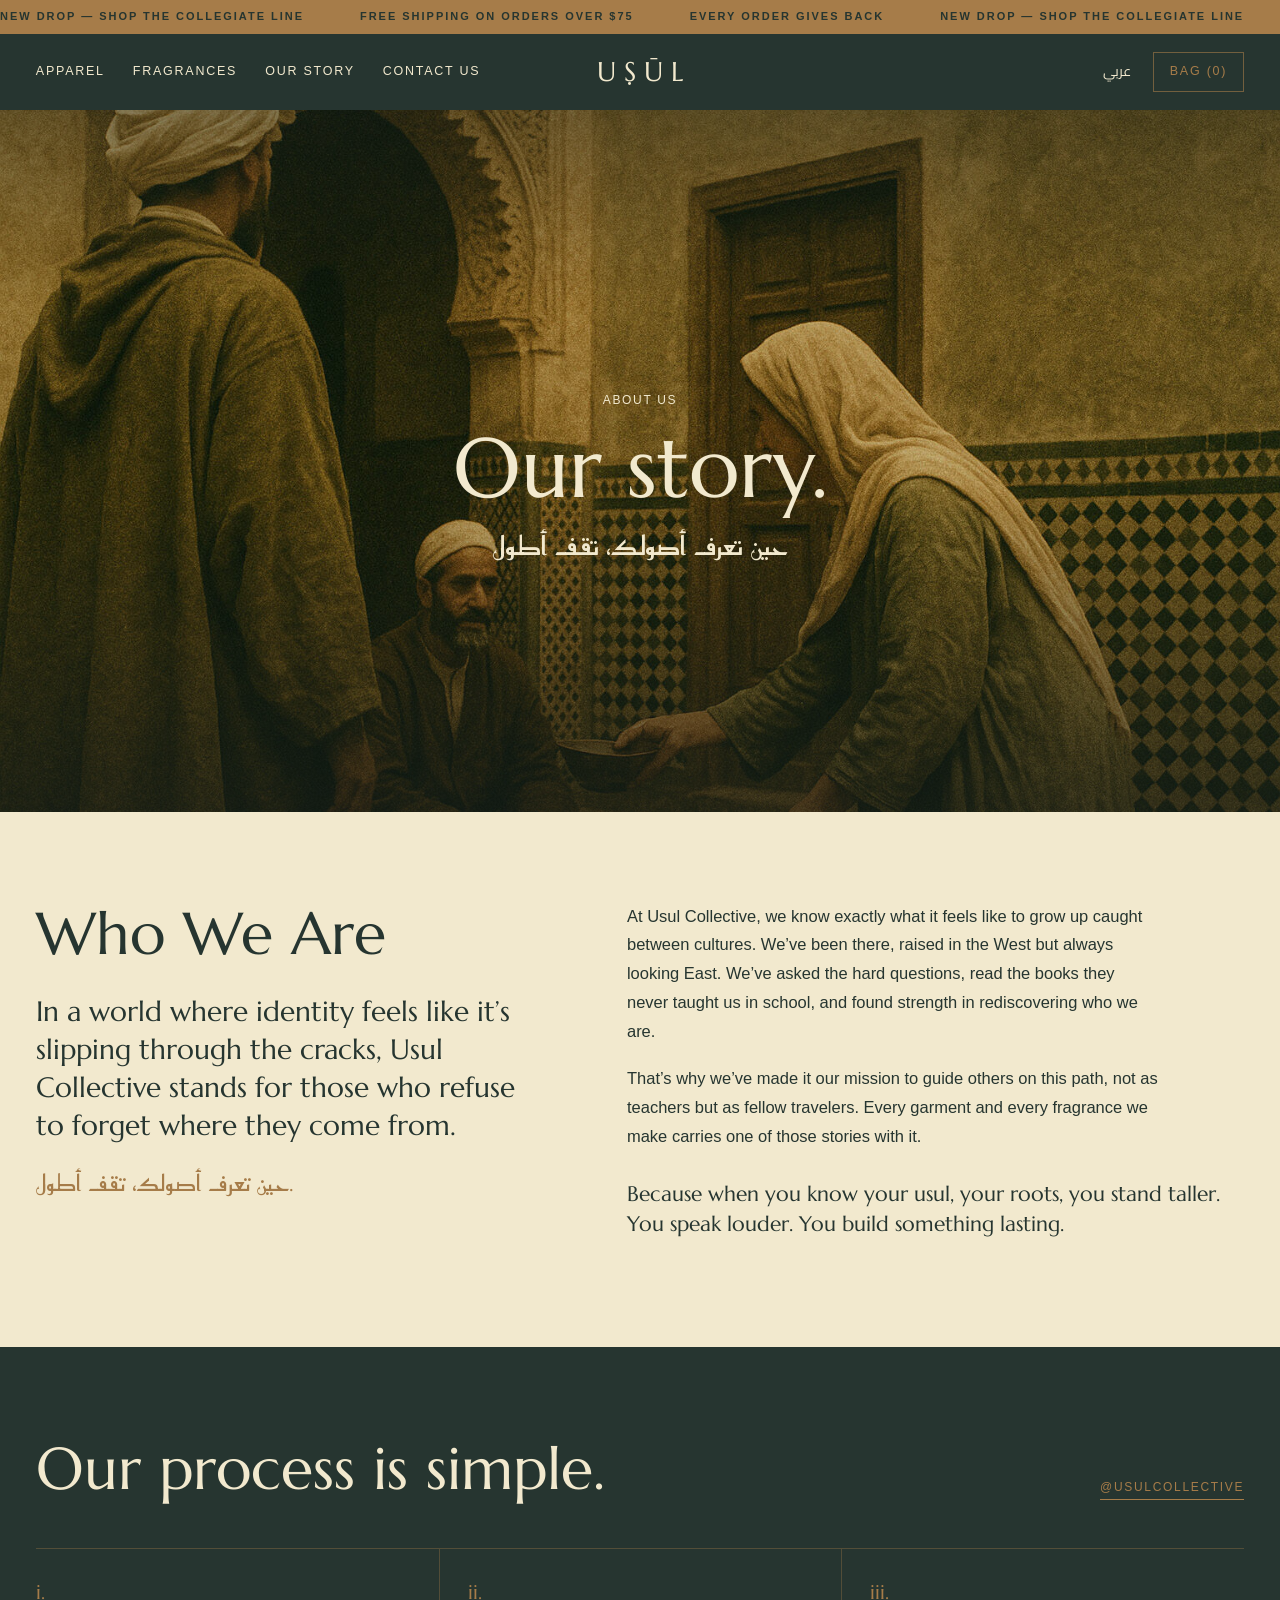
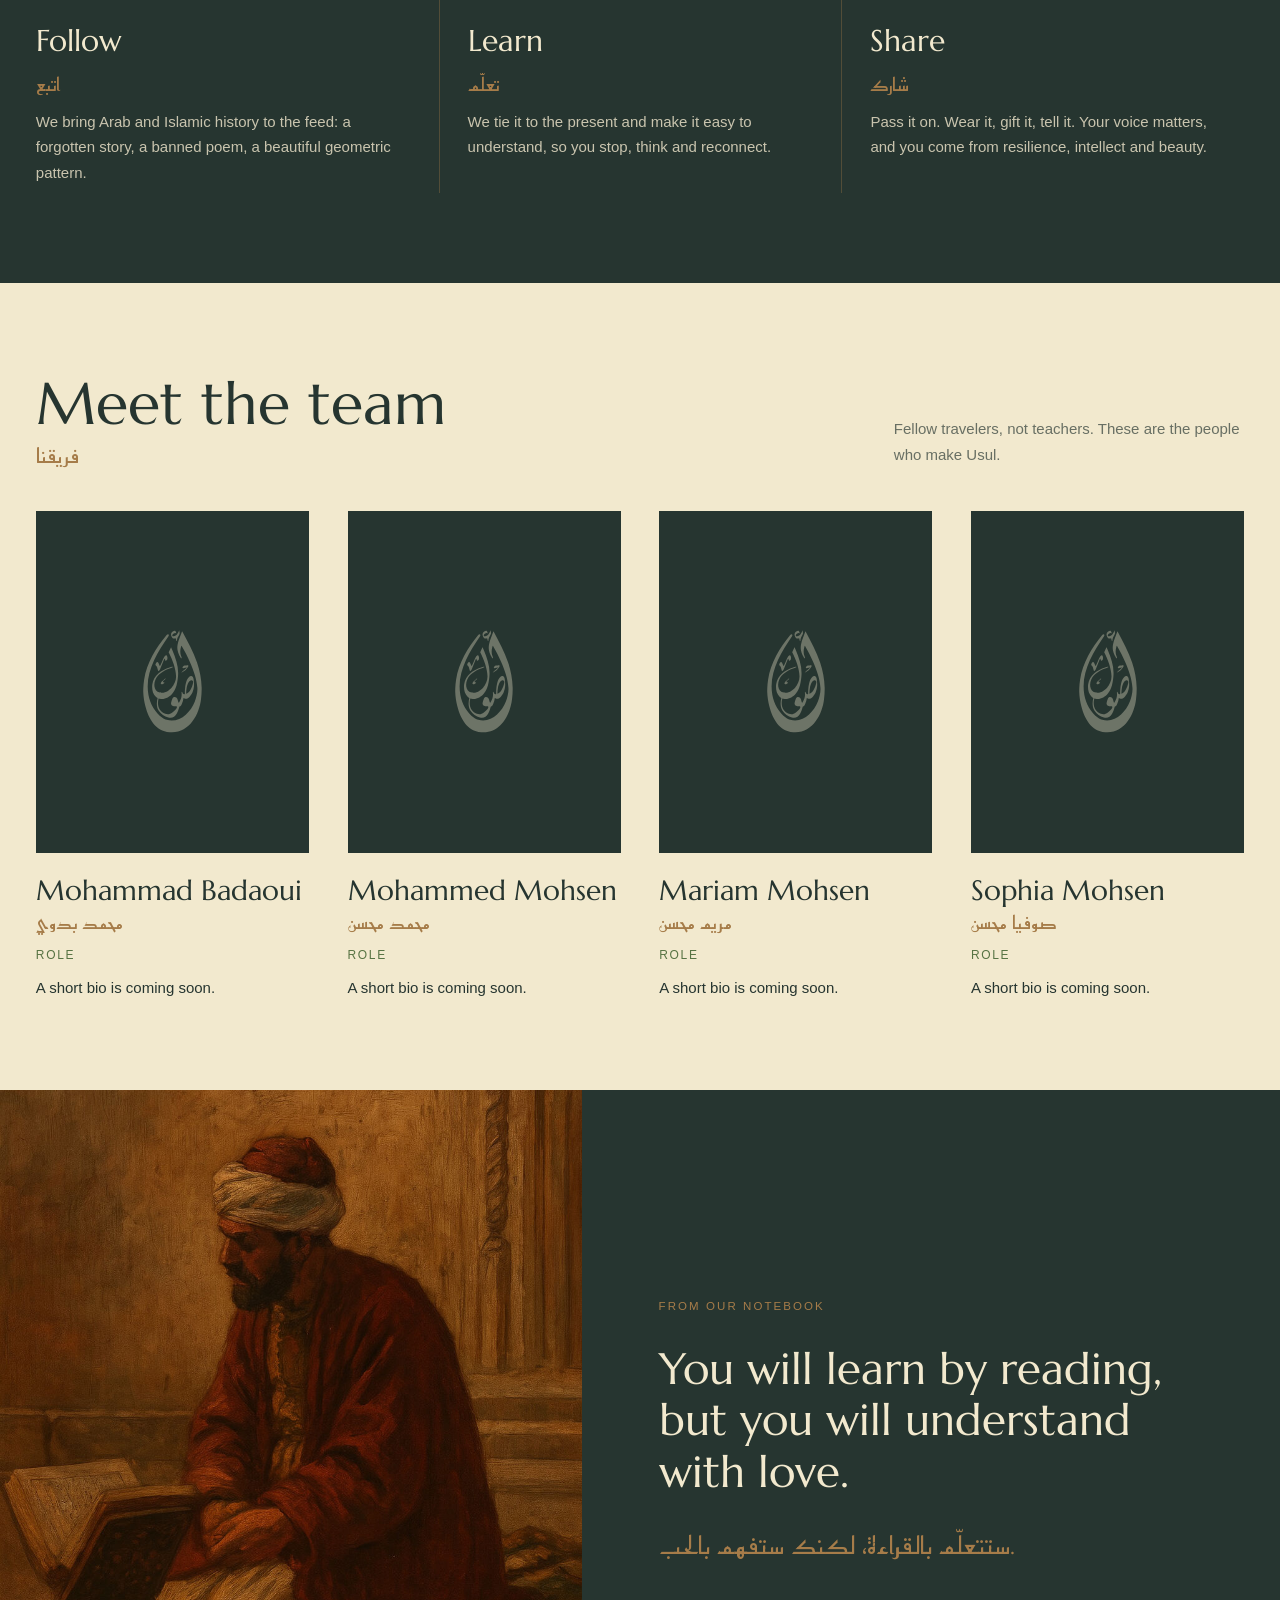
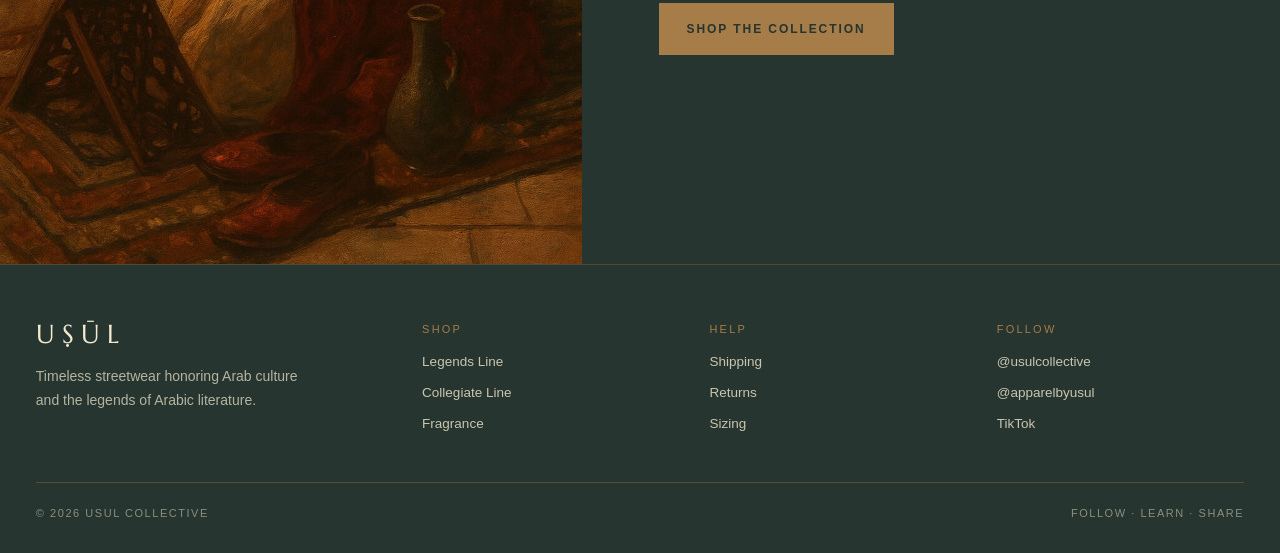
==== about.html @ 730628e0 "About us: correct Arabic spelling of Mohammad Badaoui Co-Authored-By: Claude Opus 5.5 <noreply@anthr" ====
<!doctype html>
<html lang="en" dir="ltr">
<head>
  <meta charset="utf-8">
  <meta name="viewport" content="width=device-width, initial-scale=1">
  <title data-ar="من نحن: قصتنا وفريقنا | أصول">About us: our story and team | UṢŪL</title>
  <meta name="description" content="Why Usul Collective exists and the people behind it: streetwear and fragrance for those raised in the West who refuse to forget where they come from." data-ar-content="لماذا وُجدت مجموعة أصول ومن يقف خلفها: أزياء وعطور لمن نشأوا في الغرب ويرفضون أن ينسوا من أين جاؤوا.">
  <!-- Search: this page in English is /about.html, in Arabic /about.html?lang=ar (same file; js/main.js switches the language).
       The canonical link is written here, not as a plain tag, so each language version names itself. -->
  <script>(function (d) { var ar = /[?&]lang=ar(&|$)/.test(location.search), c = d.createElement('link'); c.rel = 'canonical'; c.setAttribute('data-self', ''); c.href = 'https://shop.usulapparel.com/about.html' + (ar ? '?lang=ar' : ''); d.head.appendChild(c); if (ar) { d.documentElement.lang = 'ar'; d.documentElement.dir = 'rtl'; } })(document);</script>
  <link rel="alternate" hreflang="en" href="https://shop.usulapparel.com/about.html">
  <link rel="alternate" hreflang="ar" href="https://shop.usulapparel.com/about.html?lang=ar">
  <link rel="alternate" hreflang="x-default" href="https://shop.usulapparel.com/about.html">
  <meta property="og:site_name" content="Usul Collective">
  <meta property="og:locale" content="en_US">
  <meta property="og:locale:alternate" content="ar_AR">
  <meta property="og:type" content="website">
  <meta property="og:title" content="About us: our story and team | UṢŪL">
  <meta property="og:description" content="Why Usul Collective exists and the people behind it: streetwear and fragrance for those raised in the West who refuse to forget where they come from.">
  <meta property="og:url" content="https://shop.usulapparel.com/about.html">
  <meta property="og:image" content="https://shop.usulapparel.com/assets/img/olive-harvest.jpg">
  <meta name="twitter:card" content="summary_large_image">
  <meta name="theme-color" content="#263530">
  <link rel="icon" href="assets/favicon.svg" type="image/svg+xml">
  <link rel="stylesheet" href="css/fonts.css">
  <link rel="stylesheet" href="css/styles.css">
  <link rel="stylesheet" href="css/about.css">
</head>
<body>
<div class="announce" role="region" aria-label="Announcements">
  <div class="announce__track">
    <div class="announce__group"><span data-ar="إصدار جديد — تسوّق خط الجامعات">New drop — shop the Collegiate Line</span><span data-ar="شحن مجاني للطلبات فوق ٧٥ دولارًا">Free shipping on orders over $75</span><span data-ar="كل طلب يُسهم في العطاء">Every order gives back</span></div>
    <div class="announce__group" aria-hidden="true"><span data-ar="إصدار جديد — تسوّق خط الجامعات">New drop — shop the Collegiate Line</span><span data-ar="شحن مجاني للطلبات فوق ٧٥ دولارًا">Free shipping on orders over $75</span><span data-ar="كل طلب يُسهم في العطاء">Every order gives back</span></div>
  </div>
</div>

<header class="header" id="top">
  <div class="header__row">
    <nav class="nav caps" aria-label="Primary">
      <a href="index.html#apparel" data-ar="الأزياء">Apparel</a>
      <a href="fragrances-scroll.html" data-ar="العطور">Fragrances</a>
      <a href="about.html" data-ar="قصتنا">Our story</a>
      <a href="#contact" data-ar="تواصل معنا">Contact us</a>
    </nav>
    <button class="menu-toggle" aria-label="Menu" aria-expanded="false" aria-controls="mobile-nav"></button>
    <a class="brand" href="index.html" aria-label="UṢŪL home"><span class="wordmark">U<span class="dot">S</span>ŪL</span></a>
    <div class="utility caps">
      <button class="lang-toggle" type="button" aria-label="Switch to Arabic">عربي</button>
      <a class="bag-btn" href="https://usulapparel.com/cart"><span data-ar="الحقيبة">Bag</span> (<span class="bag-count">0</span>)</a>
    </div>
  </div>
  <nav class="mobile-nav caps" id="mobile-nav" aria-label="Mobile">
    <a href="index.html#apparel"><span>Apparel</span><span class="ar">الأزياء</span></a>
    <a href="fragrances-scroll.html"><span>Fragrances</span><span class="ar">العطور</span></a>
    <a href="about.html"><span>Our story</span><span class="ar">قصتنا</span></a>
    <a href="#contact"><span>Contact us</span><span class="ar">تواصل معنا</span></a>
  </nav>
</header>

<main class="about">
  <section class="hero plate plate--shade about-hero">
    <img src="assets/img/courtyard.jpg" alt="Men in robes and turbans meeting in a tiled courtyard beneath a carved arch" fetchpriority="high">
    <div class="caption">
      <span class="caps" data-ar="من نحن">About us</span>
      <h1 data-ar="قصتنا.">Our story.</h1>
      <span class="hero__ar" lang="ar">حين تعرف أصولك، تقف أطول</span>
    </div>
  </section>

  <section class="panel panel--cream" id="story">
    <div class="who">
      <div class="reveal">
        <h2 data-ar="من نحن">Who We Are</h2>
        <p class="who__lead" data-ar="في عالم تتسرّب فيه الهوية من بين الشقوق، تقف «أصول» مع من يرفضون أن ينسوا من أين جاؤوا.">In a world where identity feels like it’s slipping through the cracks, Usul Collective stands for those who refuse to forget where they come from.</p>
        <p class="who__ar">حين تعرف أصولك، تقف أطول.</p>
      </div>
      <div class="who__body reveal">
        <p data-ar="نشأنا في الغرب، لكن أعيننا كانت دائماً نحو الشرق. طرحنا الأسئلة الصعبة، وقرأنا الكتب التي لم تُدرَّس لنا، ووجدنا القوة في إعادة اكتشاف أنفسنا.">At Usul Collective, we know exactly what it feels like to grow up caught between cultures. We’ve been there, raised in the West but always looking East. We’ve asked the hard questions, read the books they never taught us in school, and found strength in rediscovering who we are.</p>
        <p data-ar="لهذا جعلنا مهمتنا أن نرافق الآخرين في هذا الطريق، لا كمعلّمين بل كرفاق سفر. وكل قطعة وكل عطر نصنعه يحمل قصة من هذا التاريخ.">That’s why we’ve made it our mission to guide others on this path, not as teachers but as fellow travelers. Every garment and every fragrance we make carries one of those stories with it.</p>
        <p class="closing" data-ar="لأنك حين تعرف أصولك، جذورك، تقف أطول. تتكلم بصوت أعلى. تبني شيئاً يدوم.">Because when you know your usul, your roots, you stand taller. You speak louder. You build something lasting.</p>
      </div>
    </div>
  </section>

  <section class="panel panel--pine" aria-labelledby="process-title">
    <div class="process__head reveal">
      <h2 id="process-title" data-ar="طريقتنا بسيطة.">Our process is simple.</h2>
      <a class="link" href="https://www.instagram.com/usulcollective/" rel="noopener" dir="ltr">@usulcollective</a>
    </div>
    <div class="steps">
      <div class="step reveal"><span class="step__num">i.</span><h3>Follow <span class="ar">اتبع</span></h3><p data-ar="ننقل التاريخ العربي والإسلامي إلى صفحاتكم: قصة منسية، أو قصيدة محظورة، أو نقش هندسي جميل.">We bring Arab and Islamic history to the feed: a forgotten story, a banned poem, a beautiful geometric pattern.</p></div>
      <div class="step reveal"><span class="step__num">ii.</span><h3>Learn <span class="ar">تعلّم</span></h3><p data-ar="نربطه بالحاضر ونجعله سهل الفهم، لتتوقف وتفكّر وتعود إلى جذورك.">We tie it to the present and make it easy to understand, so you stop, think and reconnect.</p></div>
      <div class="step reveal"><span class="step__num">iii.</span><h3>Share <span class="ar">شارك</span></h3><p data-ar="انقلها لغيرك. البسها، أهدِها، احكِها. صوتك مهم، فأنت من أهل الصمود والفكر والجمال.">Pass it on. Wear it, gift it, tell it. Your voice matters, and you come from resilience, intellect and beauty.</p></div>
    </div>
  </section>

  <section class="panel panel--cream team" id="team" aria-labelledby="team-title">
    <div class="team__head reveal">
      <h2 id="team-title" data-ar="فريقنا">Meet the team <span class="ar">فريقنا</span></h2>
      <p class="muted" data-ar="رفاق سفر، لا معلّمون. هؤلاء هم من يصنعون «أصول».">Fellow travelers, not teachers. These are the people who make Usul.</p>
    </div>
    <!-- TEAM: one <article> per person. Put the photo in assets/img/team/ (portrait, about 4:5) and
         replace the placeholder plate with <div class="plate"><img src="assets/img/team/NAME.jpg" alt="NAME"></div>. -->
    <div class="team__grid">
      <article class="member reveal">
        <div class="plate member__photo member__photo--empty"><img src="assets/logo-mark.svg" alt=""></div>
        <h3 class="member__name">Mohammad Badaoui <span class="ar">محمد بدوي</span></h3>
        <p class="member__role caps" data-ar="الدور">Role</p>
        <p class="member__bio" data-ar="نبذة قصيرة قادمة قريباً.">A short bio is coming soon.</p>
      </article>
      <article class="member reveal">
        <div class="plate member__photo member__photo--empty"><img src="assets/logo-mark.svg" alt=""></div>
        <h3 class="member__name">Mohammed Mohsen <span class="ar">محمد محسن</span></h3>
        <p class="member__role caps" data-ar="الدور">Role</p>
        <p class="member__bio" data-ar="نبذة قصيرة قادمة قريباً.">A short bio is coming soon.</p>
      </article>
      <article class="member reveal">
        <div class="plate member__photo member__photo--empty"><img src="assets/logo-mark.svg" alt=""></div>
        <h3 class="member__name">Mariam Mohsen <span class="ar">مريم محسن</span></h3>
        <p class="member__role caps" data-ar="الدور">Role</p>
        <p class="member__bio" data-ar="نبذة قصيرة قادمة قريباً.">A short bio is coming soon.</p>
      </article>
      <article class="member reveal">
        <div class="plate member__photo member__photo--empty"><img src="assets/logo-mark.svg" alt=""></div>
        <h3 class="member__name">Sophia Mohsen <span class="ar">صوفيا محسن</span></h3>
        <p class="member__role caps" data-ar="الدور">Role</p>
        <p class="member__bio" data-ar="نبذة قصيرة قادمة قريباً.">A short bio is coming soon.</p>
      </article>
    </div>
  </section>

  <section class="quote" aria-label="Quote">
    <div class="plate"><img src="assets/img/scholar.jpg" alt="Painting of a scholar in a red robe reading from a book on a carved wooden stand" loading="lazy"></div>
    <div class="quote__text reveal">
      <span class="eyebrow" style="color:var(--clay);margin-bottom:28px" data-ar="من دفترنا">From our notebook</span>
      <blockquote data-ar="ستتعلّم بالقراءة، لكنك ستفهم بالحب.">You will learn by reading, but you will understand with love.</blockquote>
      <p class="quote__ar">ستتعلّم بالقراءة، لكنك ستفهم بالحب.</p>
      <div><a class="btn btn--clay" href="shop.html" data-ar="تسوّق المجموعة">Shop the collection</a></div>
    </div>
  </section>
</main>

<footer class="footer" id="contact">
  <div class="footer__grid">
    <div class="footer__brand">
      <a class="brand" href="index.html" aria-label="UṢŪL home"><span class="wordmark">U<span class="dot">S</span>ŪL</span></a>
      <p data-ar="أزياء خالدة تكرّم الثقافة العربية وأعلام الأدب العربي.">Timeless streetwear honoring Arab culture and the legends of Arabic literature.</p>
    </div>
    <div><h4 class="caps" data-ar="تسوّق">Shop</h4><ul><li><a href="index.html#apparel" data-ar="خط الأعلام">Legends Line</a></li><li><a href="index.html#apparel" data-ar="خط الجامعات">Collegiate Line</a></li><li><a href="fragrances-scroll.html" data-ar="العطور">Fragrance</a></li></ul></div>
    <div><h4 class="caps" data-ar="المساعدة">Help</h4><ul><li><a href="https://usulapparel.com/policies/shipping-policy" data-ar="الشحن">Shipping</a></li><li><a href="https://usulapparel.com/policies/refund-policy" data-ar="الإرجاع">Returns</a></li><li><a href="product.html#specs" data-ar="المقاسات">Sizing</a></li></ul></div>
    <div><h4 class="caps" data-ar="تابعنا">Follow</h4><ul><li><a href="https://www.instagram.com/usulcollective/" rel="noopener" dir="ltr">@usulcollective</a></li><li><a href="https://www.instagram.com/apparelbyusul/" rel="noopener" dir="ltr">@apparelbyusul</a></li><li><a href="https://www.tiktok.com/@usul.collective" rel="noopener" data-ar="تيك توك">TikTok</a></li></ul></div>
  </div>
  <div class="footer__base caps micro"><span data-ar="© ٢٠٢٦ مجموعة أصول">© 2026 Usul Collective</span><span data-ar="اتبع · تعلّم · شارك">Follow · Learn · Share</span></div>
</footer>

<div class="toast caps" role="status" aria-live="polite"></div>
<script src="js/main.js"></script>
</body>
</html>
---- css/fonts.css ----
/* Self-hosted Google Fonts (SIL Open Font License): Marcellus, Reem Kufi, Cairo.
   Marcellus comes in one weight (400). Reem Kufi and Cairo are variable fonts, so one file covers every weight.
   Cairo is the Arabic text face (the owner's pick in place of the brand guide's Snaga Arabic, an Adobe Font). */
/* latin-ext */
@font-face {
  font-family: 'Marcellus';
  font-style: normal;
  font-weight: 400;
  font-display: swap;
  src: url(../fonts/Marcellus-normal-latin-ext.woff2) format('woff2');
  unicode-range: U+0100-02BA, U+02BD-02C5, U+02C7-02CC, U+02CE-02D7, U+02DD-02FF, U+0304, U+0308, U+0329, U+1D00-1DBF, U+1E00-1E9F, U+1EF2-1EFF, U+2020, U+20A0-20AB, U+20AD-20C4, U+2113, U+2C60-2C7F, U+A720-A7FF;
}
/* latin */
@font-face {
  font-family: 'Marcellus';
  font-style: normal;
  font-weight: 400;
  font-display: swap;
  src: url(../fonts/Marcellus-normal-latin.woff2) format('woff2');
  unicode-range: U+0000-00FF, U+0131, U+0152-0153, U+02BB-02BC, U+02C6, U+02DA, U+02DC, U+0304, U+0308, U+0329, U+2000-206F, U+20AC, U+2122, U+2191, U+2193, U+2212, U+2215, U+FEFF, U+FFFD;
}
/* arabic */
@font-face {
  font-family: 'Reem Kufi';
  font-style: normal;
  font-weight: 400 700;
  font-display: swap;
  src: url(../fonts/ReemKufi-normal-arabic.woff2) format('woff2');
  unicode-range: U+0600-06FF, U+0750-077F, U+0870-0891, U+0897-08E1, U+08E3-08FF, U+200C-200E, U+2010-2011, U+204F, U+2E41, U+FB50-FDFF, U+FE70-FE74, U+FE76-FEFC, U+102E0-102FB, U+10E60-10E7E, U+10EC2-10EC7, U+10EC9-10EEE, U+10EF0-10EFF, U+1EE00-1EE03, U+1EE05-1EE1F, U+1EE21-1EE22, U+1EE24, U+1EE27, U+1EE29-1EE32, U+1EE34-1EE37, U+1EE39, U+1EE3B, U+1EE42, U+1EE47, U+1EE49, U+1EE4B, U+1EE4D-1EE4F, U+1EE51-1EE52, U+1EE54, U+1EE57, U+1EE59, U+1EE5B, U+1EE5D, U+1EE5F, U+1EE61-1EE62, U+1EE64, U+1EE67-1EE6A, U+1EE6C-1EE72, U+1EE74-1EE77, U+1EE79-1EE7C, U+1EE7E, U+1EE80-1EE89, U+1EE8B-1EE9B, U+1EEA1-1EEA3, U+1EEA5-1EEA9, U+1EEAB-1EEBB, U+1EEF0-1EEF1;
}
/* arabic */
@font-face {
  font-family: 'Cairo';
  font-style: normal;
  font-weight: 200 1000;
  font-display: swap;
  src: url(../fonts/Cairo-normal-arabic.woff2) format('woff2');
  unicode-range: U+0600-06FF, U+0750-077F, U+0870-0891, U+0897-08E1, U+08E3-08FF, U+200C-200E, U+2010-2011, U+204F, U+2E41, U+FB50-FDFF, U+FE70-FE74, U+FE76-FEFC, U+102E0-102FB, U+10E60-10E7E, U+10EC2-10EC7, U+10EC9-10EEE, U+10EF0-10EFF, U+1EE00-1EE03, U+1EE05-1EE1F, U+1EE21-1EE22, U+1EE24, U+1EE27, U+1EE29-1EE32, U+1EE34-1EE37, U+1EE39, U+1EE3B, U+1EE42, U+1EE47, U+1EE49, U+1EE4B, U+1EE4D-1EE4F, U+1EE51-1EE52, U+1EE54, U+1EE57, U+1EE59, U+1EE5B, U+1EE5D, U+1EE5F, U+1EE61-1EE62, U+1EE64, U+1EE67-1EE6A, U+1EE6C-1EE72, U+1EE74-1EE77, U+1EE79-1EE7C, U+1EE7E, U+1EE80-1EE89, U+1EE8B-1EE9B, U+1EEA1-1EEA3, U+1EEA5-1EEA9, U+1EEAB-1EEBB, U+1EEF0-1EEF1;
}
---- css/styles.css ----
/* ==========================================================================
   UṢŪL — Usul Collective
   Brand colours come from the Usul Brand Guide (Usul_Rebrand.pdf). Type,
   square edges, the clay announcement bar, the pine header and the product
   page layout follow the owner's Ṣumūd product design (see README).
   ========================================================================== */

:root {
  /* Brand Guide colours */
  --pine: #263530;    /* deep green — primary dark */
  --olive: #577343;   /* mid green */
  --leaf: #688C4F;    /* light green */
  --cream: #F2E9CE;   /* cream */
  --clay: #A67C49;    /* warm brown */
  --sand: #e2d9bd;    /* cream one step darker, behind product photos */

  --ink: var(--pine);
  --muted: rgba(38, 53, 48, .68);       /* secondary text on cream */
  --muted-on-pine: rgba(242, 233, 206, .62);
  --rule: rgba(38, 53, 48, .16);        /* hairlines on cream */
  --rule-on-pine: rgba(166, 124, 73, .35);

  /* Helvetica for Latin text (Brand Guide) and Cairo for Arabic text (the owner's pick in place of Snaga Arabic);
     Marcellus, Roman inscriptional capitals with the same even stroke as Reem Kufi, for headings and the wordmark;
     Reem Kufi for Arabic display lines. */
  --sans: "Helvetica Neue", Helvetica, Arial, sans-serif;
  --display: "Marcellus", "Trajan Pro", "Cormorant Garamond", Georgia, serif;
  --arabic: "Cairo", var(--sans);            /* Cairo covers Arabic only, so Latin inside Arabic text falls to Helvetica */
  --kufi: "Reem Kufi", "Marcellus", var(--arabic); /* Latin words in Arabic-mode headings (ṢUMŪD) stay in Marcellus */

  --gutter: clamp(18px, 2.8vw, 40px);
  --gap: clamp(14px, 1.6vw, 22px);
  --section: clamp(56px, 6vw, 80px);
}

*, *::before, *::after { box-sizing: border-box; }
html { -webkit-text-size-adjust: 100%; scroll-behavior: smooth; }
body {
  margin: 0;
  background: var(--cream);
  color: var(--ink);
  font-family: var(--sans);
  font-size: 15px;
  line-height: 1.55;
  -webkit-font-smoothing: antialiased;
  overflow-x: hidden;
}
img, svg { display: block; max-width: 100%; }
a { color: inherit; text-decoration: none; }
button { font: inherit; color: inherit; background: none; border: 0; padding: 0; cursor: pointer; }
:focus-visible { outline: 2px solid var(--clay); outline-offset: 3px; }
[hidden] { display: none !important; }
.visually-hidden { position: absolute !important; width: 1px; height: 1px; overflow: hidden; clip: rect(0 0 0 0); white-space: nowrap; }
.ar { font-family: var(--kufi); direction: rtl; unicode-bidi: isolate; letter-spacing: 0 !important; text-transform: none !important; }
h1, h2, h3 { text-wrap: balance; }

/* ---------- Type primitives ---------- */
.caps { font-size: 12px; letter-spacing: .14em; text-transform: uppercase; }
.micro { font-size: 11px; }
.muted { color: var(--muted); }
.display { font-family: var(--display); font-weight: 400; }
.eyebrow { font-size: 11.5px; letter-spacing: .18em; text-transform: uppercase; }

.link {
  display: inline-block; font-size: 12px; letter-spacing: .14em; text-transform: uppercase;
  padding-bottom: 3px; border-bottom: 1px solid currentColor; transition: color .2s, opacity .2s;
}
.link:hover { opacity: .65; }

/* The UṢŪL wordmark */
.brand { display: inline-flex; align-items: center; line-height: 1; }
.wordmark { font-family: var(--display); font-weight: 400; font-size: 27px; letter-spacing: .3em; margin-inline-end: -.3em; }
/* Marcellus has no Ṣ, so the dotted S in UṢŪL and ṢUMŪD is a plain S with the dot drawn beneath it.
   The span stays inline (not inline-block) so the letter keeps its place in the word when the page is RTL. */
.dot { position: relative; }
.dot::after { content: ""; position: absolute; left: 50%; bottom: .115em; width: .11em; height: .11em; margin-left: -.055em; border-radius: 50%; background: currentColor; }
.wordmark .dot::after { margin-left: -.205em; } /* half the wordmark's .3em tracking, so the dot centres under the S */
.brand__mark { fill: currentColor; }

/* ---------- Announcement (scrolling) ---------- */
.announce { overflow: hidden; background: var(--clay); color: var(--pine); height: 34px; display: flex; align-items: center; font-size: 11px; font-weight: 700; letter-spacing: .18em; text-transform: uppercase; }
.announce__track { display: flex; width: max-content; animation: usul-marquee 34s linear infinite; }
.announce__group { display: flex; flex: none; gap: 56px; padding-inline-end: 56px; white-space: nowrap; }
@keyframes usul-marquee { from { transform: translateX(0); } to { transform: translateX(-50%); } }
[dir="rtl"] .announce__track { animation-name: usul-marquee-rtl; }
@keyframes usul-marquee-rtl { from { transform: translateX(0); } to { transform: translateX(50%); } }

/* ---------- Header ---------- */
.header { position: sticky; top: 0; z-index: 30; background: var(--pine); color: var(--cream); }
.header__row { display: grid; grid-template-columns: 1fr auto 1fr; align-items: center; gap: 24px; min-height: 76px; padding: 0 var(--gutter); }
.header .brand { justify-self: center; }
.nav, .utility { display: flex; align-items: center; gap: 28px; font-size: 12.5px; }
.utility { justify-content: flex-end; gap: 22px; }
.nav a, .utility a, .utility button { transition: color .2s; }
.nav a:hover, .utility a:hover, .utility button:hover { color: var(--clay); }
.bag-btn { border: 1px solid rgba(166, 124, 73, .6); color: var(--clay); padding: 9px 16px; white-space: nowrap; }
.utility .bag-btn:hover { background: var(--clay); color: var(--pine); }
.lang-toggle { font-family: var(--arabic); font-size: 14px; letter-spacing: 0; text-transform: none; }

.menu-toggle { display: none; width: 24px; height: 14px; position: relative; }
.menu-toggle::before, .menu-toggle::after { content: ""; position: absolute; inset-inline: 0; height: 1.5px; background: currentColor; transition: transform .3s; }
.menu-toggle::before { top: 2px; } .menu-toggle::after { bottom: 2px; }
.menu-open .menu-toggle::before { transform: translateY(4px) rotate(45deg); }
.menu-open .menu-toggle::after { transform: translateY(-4px) rotate(-45deg); }
.mobile-nav { display: none; background: var(--pine); color: var(--cream); padding: 4px var(--gutter) 28px; border-top: 1px solid var(--rule-on-pine); }
.mobile-nav a { display: flex; justify-content: space-between; align-items: baseline; padding: 16px 0; border-bottom: 1px solid var(--rule-on-pine); }
.mobile-nav a .ar { font-size: 16px; color: var(--clay); }
.menu-open .mobile-nav { display: block; }

/* ---------- Image plates ---------- */
.plate { position: relative; overflow: hidden; background: var(--sand); color: var(--cream); }
.plate > img, .plate > svg.art { position: absolute; inset: 0; width: 100%; height: 100%; object-fit: cover; }
/* Drawn stand-ins are grey; tone them to sit with the photography */
.plate > svg.art { filter: sepia(.75) saturate(1.05) brightness(.97); }
.plate--light > svg.art { filter: sepia(.4) saturate(.9); }
.plate--shade::after { /* soft vignette so cream type holds on imagery */
  content: ""; position: absolute; inset: 0; pointer-events: none; z-index: 1;
  background: linear-gradient(180deg, rgba(20, 28, 25, .35) 0%, rgba(20, 28, 25, 0) 28%, rgba(20, 28, 25, 0) 55%, rgba(20, 28, 25, .6) 100%);
}
.img-zoom, .art { transition: transform 1.6s cubic-bezier(.2, .7, .2, 1); }
a:hover :is(.img-zoom, .art) { transform: scale(1.03); }

.caption { position: absolute; z-index: 2; left: 0; right: 0; bottom: clamp(28px, 5vh, 56px); display: flex; flex-direction: column; align-items: center; gap: 12px; text-align: center; padding: 0 var(--gutter); }
.caption h2, .caption h3 { margin: 0; font-family: var(--display); font-weight: 400; font-size: clamp(30px, 3vw, 44px); line-height: 1.12; }

/* ---------- Hero ---------- */
.hero { height: calc(100vh - 110px); min-height: 560px; }
.hero > img { object-position: 62% 50%; }
.hero .caption { top: 50%; bottom: auto; transform: translateY(-40%); gap: 18px; }
.hero h1 { margin: 0; font-family: var(--display); font-weight: 400; font-size: clamp(44px, 6.6vw, 104px); line-height: 1.06; color: var(--cream); }
.hero__ar { font-family: var(--kufi); font-size: clamp(20px, 2vw, 28px); color: var(--cream); }
.hero__ctas { display: flex; gap: 14px; flex-wrap: wrap; justify-content: center; margin-top: 10px; }

/* Buttons */
.btn { display: inline-flex; align-items: center; justify-content: center; gap: 8px; min-height: 52px; padding: 0 28px; font-size: 12px; font-weight: 700; letter-spacing: .16em; text-transform: uppercase; transition: background .2s, color .2s, border-color .2s; }
.btn--clay { background: var(--clay); color: var(--pine); }
.btn--clay:hover { background: var(--cream); }
.btn--ghost { border: 1px solid rgba(242, 233, 206, .7); color: var(--cream); }
.btn--ghost:hover { background: var(--cream); color: var(--pine); }
.btn--pine { background: var(--pine); color: var(--cream); }
.btn--pine:hover { background: var(--olive); }
.btn--outline { border: 1px solid var(--pine); color: var(--pine); }
.btn--outline:hover { background: var(--pine); color: var(--cream); }

/* ---------- Full-bleed panels ---------- */
.panel { padding: clamp(56px, 7vw, 104px) var(--gutter); }
.panel--cream { background: var(--cream); color: var(--pine); }
.panel--pine { background: var(--pine); color: var(--cream); }
.panel--olive { background: var(--olive); color: var(--cream); }
.panel h2 { font-family: var(--display); font-weight: 400; font-size: clamp(38px, 4.6vw, 64px); line-height: 1.08; margin: 0 0 28px; }

/* Who We Are */
.who { display: grid; grid-template-columns: minmax(0, 5fr) minmax(0, 6fr); gap: clamp(32px, 6vw, 96px); align-items: start; }
.who__lead { font-family: var(--display); font-weight: 400; font-size: clamp(22px, 2.2vw, 30px); line-height: 1.35; margin: 0; }
.who__body p { font-size: 16.5px; line-height: 1.75; margin: 0 0 18px; max-width: 58ch; }
.who__body .closing { font-family: var(--display); font-size: 21px; line-height: 1.45; margin-top: 28px; }
.who__ar { font-family: var(--kufi); font-size: 22px; color: var(--clay); margin: 22px 0 0; }

/* Follow. Learn. Share. */
.process__head { display: flex; justify-content: space-between; align-items: end; gap: 24px; flex-wrap: wrap; margin-bottom: 48px; }
.process__head h2 { margin: 0; }
.process__head .link { color: var(--clay); }
.steps { display: grid; grid-template-columns: repeat(3, 1fr); border-top: 1px solid var(--rule-on-pine); }
.step { padding: 28px 28px 8px 0; }
.step + .step { padding-inline-start: 28px; border-inline-start: 1px solid var(--rule-on-pine); }
.step__num { font-family: var(--display); color: var(--clay); font-size: 20px; }
.step h3 { font-family: var(--display); font-weight: 400; font-size: 30px; margin: 10px 0 10px; }
.step h3 .ar { display: block; font-size: 18px; color: var(--clay); margin-top: 6px; }
html[dir="ltr"] .step h3 .ar { text-align: left; }
.step p { margin: 0; color: rgba(242, 233, 206, .8); line-height: 1.7; }

/* ---------- Two houses ---------- */
/* Intro band: a cream pause between the hero and the two houses */
.intro { background: var(--cream); border-bottom: 1px solid var(--rule); padding: 64px var(--gutter); text-align: center; }
.intro .eyebrow { color: var(--clay); margin: 0 0 16px; }
.intro__line { font-family: var(--display); font-weight: 400; font-size: clamp(22px, 2.4vw, 34px); line-height: 1.3; max-width: 26em; margin: 0 auto; text-wrap: balance; }
.intro__ar { display: block; font-family: var(--kufi); font-size: 20px; color: var(--clay); margin-top: 14px; }
[dir="rtl"] .intro__ar { display: none; }
.houses { display: grid; grid-template-columns: 1fr 1fr; }
.houses .plate { aspect-ratio: 4 / 5; max-height: 92vh; width: 100%; }

/* ---------- Section header & product tiles ---------- */
.section-head { display: flex; justify-content: space-between; align-items: baseline; gap: 16px; padding: var(--section) var(--gutter) 30px; }
.section-head h2 { margin: 0; font-family: var(--display); font-weight: 400; font-size: clamp(32px, 3vw, 42px); line-height: 1.05; }
.section-head h2 .ar { display: block; font-size: 18px; color: var(--clay); margin-top: 8px; }
html[dir="ltr"] .section-head h2 .ar { text-align: left; }
.section-head .link { color: var(--olive); }
.tabs { display: flex; gap: 28px; }
.tabs button { color: var(--muted); padding-bottom: 3px; border-bottom: 1px solid transparent; transition: color .2s; }
.tabs button[aria-selected="true"] { color: var(--pine); border-color: var(--clay); }

.section-head__note { color: var(--clay); margin: 10px 0 0; }
.products { display: grid; grid-template-columns: repeat(4, minmax(0, 1fr)); gap: var(--gap); padding: 0 var(--gutter) var(--section); }
.products--3 { grid-template-columns: repeat(3, minmax(0, 1fr)); }
.products--tight { padding-bottom: 44px; }
/* Customer quotes under the top sellers */
.testimonials { margin: 0 var(--gutter); padding: 40px 0 var(--section); border-top: 1px solid var(--rule); }
.testimonials .eyebrow { color: var(--clay); margin: 0 0 22px; }
.tile { display: block; color: inherit; }
.tile .plate { aspect-ratio: 4 / 5; }
.tile__meta { display: flex; justify-content: space-between; align-items: flex-start; gap: 12px; padding-top: 14px; }
.tile__name { font-family: var(--sans); font-weight: 400; font-size: 15px; line-height: 1.35; margin: 0; }
.tile__name .ar { display: block; font-size: 15px; color: var(--clay); margin-top: 4px; }
html[dir="ltr"] .tile__name .ar { text-align: left; }
.tile__sub { margin: 4px 0 0; color: var(--muted); font-size: 13px; }
.tile__price { white-space: nowrap; font-size: 15px; color: var(--clay); }
.tile__rating { display: block; margin-top: 6px; font-size: 12px; letter-spacing: .1em; color: var(--clay); }
.tile__rating-count { color: var(--muted); letter-spacing: 0; }
.panel--pine .tile__rating-count { color: var(--muted-on-pine); }
.panel--pine .tile__sub { color: var(--muted-on-pine); }

/* ---------- Quote over painting ---------- */
.quote { display: grid; grid-template-columns: minmax(0, 5fr) minmax(0, 6fr); }
.quote .plate { min-height: min(86vh, 820px); }
.quote .plate > img { object-position: 50% 30%; }
.quote__text { background: var(--pine); color: var(--cream); display: flex; flex-direction: column; justify-content: center; padding: clamp(40px, 6vw, 96px); }
.quote blockquote { margin: 0; font-family: var(--display); font-weight: 400; font-size: clamp(30px, 3.4vw, 52px); line-height: 1.18; }
.quote__ar { font-family: var(--kufi); font-size: 24px; color: var(--clay); margin: 28px 0 36px; line-height: 1.7; }

/* ---------- Stories (courtyard) ---------- */
.stories-hero { height: 86vh; min-height: 520px; }
.stories-hero > img { object-position: 50% 40%; }
.stories-hero .caption h2 { max-width: 22ch; }
.chapters { display: grid; grid-template-columns: repeat(4, 1fr); border-top: 1px solid var(--pine); }
.chapter { padding: 28px 28px 8px 0; }
.chapter + .chapter { padding-inline-start: 28px; border-inline-start: 1px solid var(--rule); }
.chapter h3 { font-family: var(--display); font-weight: 400; font-size: 26px; margin: 12px 0 4px; line-height: 1.15; }
.chapter .ar { display: block; font-size: 17px; color: var(--clay); margin-bottom: 12px; }
html[dir="ltr"] .chapter .ar { text-align: left; }
.chapter p { margin: 0; line-height: 1.7; }
.panel .follow { margin-top: 48px; display: flex; gap: 20px; align-items: center; flex-wrap: wrap; }

/* ---------- Newsletter ---------- */
.letter { text-align: center; }
.letter .brand__mark { width: 30px; height: 53px; margin: 0 auto 24px; color: var(--clay); }
.letter p { margin: 0 auto 32px; max-width: 46ch; color: rgba(242, 233, 206, .8); }
.field { display: flex; max-width: 520px; margin: 0 auto; border: 1px solid rgba(242, 233, 206, .4); transition: border-color .2s; }
.field:focus-within { border-color: var(--clay); }
.field input { flex: 1; min-width: 0; border: 0; background: none; font: inherit; color: var(--cream); padding: 16px 18px; }
.field input:focus { outline: none; }
.field input::placeholder { color: rgba(242, 233, 206, .55); }
.field button { padding: 0 24px; background: var(--clay); color: var(--pine); font-weight: 700; transition: background .2s; }
.field button:hover { background: var(--cream); }
.form-note { min-height: 1.5em; margin-top: 16px; font-size: 13px; color: rgba(242, 233, 206, .8); }

/* ---------- Trust strip ---------- */
.trust { display: grid; grid-template-columns: repeat(3, minmax(0, 1fr)); background: var(--cream); border-bottom: 1px solid var(--rule); }
.trust > div { padding: 26px var(--gutter); text-align: center; color: var(--muted); }
.trust > div + div { border-inline-start: 1px solid var(--rule); }

/* ---------- Footer ---------- */
.footer { background: var(--pine); color: var(--cream); padding: 56px var(--gutter) 30px; border-top: 1px solid rgba(166, 124, 73, .3); }
.footer__grid { display: grid; grid-template-columns: 1.4fr 1fr 1fr 1fr; gap: 40px; }
.footer .wordmark { font-size: 26px; }
.footer__brand p { max-width: 34ch; color: rgba(242, 233, 206, .7); margin: 16px 0 0; font-size: 14px; line-height: 1.7; }
.footer h4 { margin: 0 0 14px; color: var(--clay); font-weight: 400; font-size: 11px; letter-spacing: .2em; }
.footer ul { list-style: none; margin: 0; padding: 0; display: grid; gap: 10px; font-size: 13.5px; }
.footer li a { color: rgba(242, 233, 206, .8); transition: color .2s; }
.footer li a:hover { color: var(--clay); }
.footer__base { display: flex; justify-content: space-between; flex-wrap: wrap; gap: 12px; margin-top: 48px; padding-top: 22px; border-top: 1px solid var(--rule-on-pine); color: rgba(242, 233, 206, .5); }

/* ==========================================================================
   Product page
   ========================================================================== */
.pdp { display: grid; grid-template-columns: minmax(0, 1fr) minmax(0, 1fr); align-items: start; }

/* Gallery */
.gallery { background: var(--sand); padding: 26px 26px 26px var(--gutter); display: grid; grid-template-columns: 78px minmax(0, 1fr); gap: 18px; position: sticky; top: 76px; }
.gallery--single { grid-template-columns: minmax(0, 1fr); }
.gallery--single .gallery__thumbs { display: none; }
.gallery__thumbs { display: flex; flex-direction: column; gap: 12px; }
.gallery__thumbs button[hidden] { display: none; }
.gallery__thumbs button { position: relative; height: 104px; background: #d6ccae; border: 1px solid rgba(38, 53, 48, .2); overflow: hidden; }
.gallery__thumbs button img { position: absolute; inset: 0; width: 100%; height: 100%; object-fit: cover; opacity: .75; transition: opacity .2s; }
.gallery__thumbs button[aria-current="true"] { border-color: var(--clay); outline: 2px solid rgba(166, 124, 73, .35); }
.gallery__thumbs button[aria-current="true"] img, .gallery__thumbs button:hover img { opacity: 1; }
.gallery__main { position: relative; height: min(820px, calc(100vh - 160px)); min-height: 520px; overflow: hidden; background: #d6ccae; }
.gallery__main img { position: absolute; inset: 0; width: 100%; height: 100%; object-fit: cover; }
.badge { position: absolute; top: 18px; inset-inline-start: 18px; z-index: 1; background: var(--clay); color: var(--pine); font-size: 10px; font-weight: 700; letter-spacing: .16em; text-transform: uppercase; padding: 7px 12px; }
.shot-label { position: absolute; bottom: 18px; inset-inline-end: 18px; z-index: 1; background: rgba(38, 53, 48, .82); color: var(--cream); font-size: 11px; letter-spacing: .14em; text-transform: uppercase; padding: 9px 14px; }

/* Buy box */
.buybox { background: var(--pine); color: var(--cream); padding: 64px clamp(24px, 4.4vw, 64px) 64px clamp(24px, 3.9vw, 56px); min-height: calc(100vh - 110px); }
.crumbs { color: rgba(242, 233, 206, .5); margin-bottom: 26px; }
.crumbs a:hover { color: var(--clay); }
.pdp__ar { font-family: var(--kufi); font-size: 24px; color: var(--clay); margin: 0 0 10px; }
.pdp__title { font-family: var(--display); font-weight: 400; font-size: clamp(44px, 4vw, 58px); line-height: 1.05; margin: 0 0 14px; }
.pdp__meta { display: flex; align-items: baseline; flex-wrap: wrap; gap: 18px; margin-bottom: 26px; }
.pdp__price { font-size: 22px; color: var(--clay); }
.stars { color: var(--clay); letter-spacing: .1em; }
.pdp__rating { font-size: 12.5px; letter-spacing: .1em; color: var(--muted-on-pine); }
.pdp__desc { font-size: 16.5px; line-height: 1.75; color: rgba(242, 233, 206, .8); margin: 0 0 34px; max-width: 46ch; text-wrap: pretty; }

fieldset { border: 0; margin: 0; padding: 0; min-width: 0; }
.opt { margin-bottom: 30px; }
.opt__head { display: flex; align-items: baseline; justify-content: space-between; gap: 12px; margin-bottom: 12px; color: rgba(242, 233, 206, .6); }
.opt__head .link { color: var(--clay); border: 0; padding: 0; }
.opt legend { padding: 0; float: left; width: 100%; margin-bottom: 12px; }
.opt__head.eyebrow { margin-bottom: 0; }
.choices { clear: both; display: flex; gap: 10px; flex-wrap: wrap; }
.choices label { position: relative; }
.choices input { position: absolute; inset: 0; opacity: 0; cursor: pointer; margin: 0; width: 100%; height: 100%; }
.choices input:focus-visible + span { outline: 2px solid var(--clay); outline-offset: 3px; }
.size .choices input + span { display: inline-block; min-width: 48px; text-align: center; padding: 12px 16px; border: 1px solid rgba(242, 233, 206, .35); font-size: 13px; transition: background .2s, border-color .2s, color .2s; }
.size input:checked + span { background: var(--clay); border-color: var(--clay); color: var(--pine); }
.size input:hover + span { border-color: var(--clay); }
.swatch .choices input + span { display: block; width: 30px; height: 30px; border: 1px solid rgba(242, 233, 206, .3); background: var(--c); }
.swatch input:checked + span { border-color: var(--clay); outline: 2px solid rgba(166, 124, 73, .45); outline-offset: 2px; }

.buy-row { display: flex; gap: 14px; margin-bottom: 18px; }
.qty { display: flex; align-items: center; border: 1px solid rgba(242, 233, 206, .35); }
.qty button { width: 52px; height: 58px; font-size: 18px; color: var(--cream); }
.qty button:hover { color: var(--clay); }
.qty output { min-width: 28px; text-align: center; font-size: 15px; }
.add { flex: 1; height: 58px; background: var(--clay); color: var(--pine); font-weight: 700; font-size: 12.5px; letter-spacing: .16em; text-transform: uppercase; transition: background .2s; }
.add:hover { background: var(--cream); }
.ship-line { font-size: 12.5px; color: var(--muted-on-pine); margin: 0 0 36px; }
.ship-line:has(+ .pay-line) { margin-bottom: 6px; }
.pay-line { font-size: 12.5px; color: var(--muted-on-pine); margin: 0 0 36px; }

.acc { border-top: 1px solid var(--rule-on-pine); }
.acc details { border-bottom: 1px solid var(--rule-on-pine); }
.acc summary { list-style: none; cursor: pointer; display: flex; justify-content: space-between; align-items: center; padding: 20px 0; font-size: 13px; letter-spacing: .14em; text-transform: uppercase; }
.acc summary::-webkit-details-marker { display: none; }
.acc summary::after { content: "+"; color: var(--clay); font-size: 16px; }
.acc details[open] summary::after { content: "−"; }
.acc p { margin: 0 0 22px; font-size: 14.5px; line-height: 1.75; color: rgba(242, 233, 206, .75); max-width: 52ch; }

/* Story */
.story { display: grid; grid-template-columns: 1fr 1fr; background: var(--olive); color: var(--cream); }
.story .plate { min-height: 520px; }
.story__text { padding: clamp(48px, 5.6vw, 80px) clamp(24px, 4.4vw, 64px); display: flex; flex-direction: column; justify-content: center; }
.story__text .eyebrow { color: rgba(242, 233, 206, .7); margin-bottom: 18px; }
.story__text h2 { font-family: var(--display); font-weight: 400; font-size: clamp(32px, 3.1vw, 44px); line-height: 1.1; margin: 0 0 20px; }
.story__text p { font-size: 16.5px; line-height: 1.75; color: rgba(242, 233, 206, .88); margin: 0 0 16px; max-width: 48ch; text-wrap: pretty; }
.story__text p:last-child { margin-bottom: 0; }

/* Specs */
.block { padding: clamp(48px, 5vw, 72px) var(--gutter); }
.block h2 { font-family: var(--display); font-weight: 400; font-size: clamp(28px, 2.8vw, 40px); margin: 0; }
.block__head { display: flex; align-items: baseline; justify-content: space-between; flex-wrap: wrap; gap: 12px; margin-bottom: 34px; }
.specs { display: grid; grid-template-columns: repeat(4, minmax(0, 1fr)); gap: 1px; background: var(--rule); border: 1px solid var(--rule); }
.specs > div { background: var(--cream); padding: 28px; }
.specs dt { font-size: 11px; letter-spacing: .18em; text-transform: uppercase; color: var(--clay); margin-bottom: 10px; }
.specs dd { margin: 0; font-size: 16px; line-height: 1.5; }

/* Reviews */
.reviews__summary { font-size: 12.5px; letter-spacing: .14em; text-transform: uppercase; color: var(--clay); }
.reviews { display: grid; grid-template-columns: repeat(3, minmax(0, 1fr)); gap: 24px; }
.review { border: 1px solid var(--rule-on-pine); padding: 30px; margin: 0; }
.review .stars { margin-bottom: 12px; }
.review blockquote { margin: 0 0 18px; font-size: 16px; line-height: 1.7; color: rgba(242, 233, 206, .85); }
.review figcaption { font-size: 12px; letter-spacing: .14em; text-transform: uppercase; color: rgba(242, 233, 206, .5); }
.review figcaption a:hover { color: var(--clay); }
.reviews--2 { grid-template-columns: repeat(2, minmax(0, 1fr)); }
.reviews__note { color: var(--muted-on-pine); max-width: 60ch; margin: -14px 0 30px; }
.review--cream { border-color: var(--rule); }
.review--cream blockquote { color: rgba(38, 53, 48, .85); }
.review--cream figcaption { color: var(--muted); }

/* Pairs well with */
.pairs { grid-template-columns: repeat(4, minmax(0, 1fr)); padding: 0; }

/* Mobile add bar */
.sticky-add { display: none; }

/* Added-to-bag dialog */
.upsell { width: min(760px, calc(100% - 32px)); max-height: calc(100% - 48px); margin: 96px auto auto; padding: 0; border: 0; background: var(--cream); color: var(--pine); box-shadow: 0 30px 80px rgba(0, 0, 0, .45); }
.upsell::backdrop { background: rgba(20, 29, 26, .72); }
.upsell__bar { display: flex; align-items: center; justify-content: space-between; padding: 22px 30px; background: var(--pine); color: var(--cream); position: sticky; top: 0; z-index: 1; }
.upsell__bar span { color: var(--clay); }
.upsell__bar button { color: rgba(242, 233, 206, .7); }
.upsell__bar button:hover { color: var(--cream); }
.upsell__item { display: flex; gap: 18px; align-items: center; padding: 26px 30px; border-bottom: 1px solid var(--rule); }
.upsell__thumb { position: relative; width: 82px; height: 100px; flex: none; background: var(--sand); overflow: hidden; }
.upsell__thumb img { position: absolute; inset: 0; width: 100%; height: 100%; object-fit: cover; }
.upsell__name { font-family: var(--display); font-size: 24px; }
.upsell__total { margin-top: 6px; font-size: 15px; color: var(--clay); }
.upsell__ship { width: 220px; flex: none; }
.upsell__ship p { font-size: 12px; letter-spacing: .04em; color: var(--muted); margin: 0 0 8px; }
.meter { height: 4px; background: rgba(38, 53, 48, .15); }
.meter span { display: block; height: 100%; width: 0; background: var(--clay); transition: width .3s ease; }
.upsell__recs { padding: 26px 30px 30px; }
.upsell__recs .eyebrow { color: var(--clay); margin-bottom: 16px; }
.recs { display: flex; flex-direction: column; gap: 14px; list-style: none; margin: 0; padding: 0; }
.rec { display: flex; gap: 16px; align-items: center; border: 1px solid var(--rule); padding: 14px; }
.rec .upsell__thumb { width: 64px; height: 72px; }
.rec__info { flex: 1; min-width: 0; }
.rec__name { font-size: 16px; }
.rec__note { margin-top: 4px; font-size: 12.5px; color: rgba(38, 53, 48, .55); }
.rec__price { font-size: 15.5px; color: var(--clay); }
.rec button { font-size: 11px; font-weight: 700; letter-spacing: .14em; text-transform: uppercase; padding: 12px 18px; white-space: nowrap; border: 1px solid var(--pine); background: var(--pine); color: var(--cream); }
.rec button:disabled { border-color: rgba(38, 53, 48, .3); background: transparent; color: rgba(38, 53, 48, .5); cursor: default; }
.upsell__actions { display: flex; gap: 14px; margin-top: 26px; }
.upsell__actions > * { flex: 1; }

/* Size guide dialog (shares the added-to-bag dialog frame) */
.sizeguide__body { padding: 26px 30px 30px; }
.sizeguide__head { display: flex; gap: 18px; align-items: flex-start; justify-content: space-between; margin-bottom: 20px; }
.sizeguide__fit { margin: 0; font-size: 15px; line-height: 1.55; max-width: 46ch; }
.sizeguide__units { display: flex; flex: none; border: 1px solid var(--pine); }
.sizeguide__units button { padding: 7px 14px; font-size: 12px; letter-spacing: .12em; text-transform: uppercase; color: var(--pine); }
.sizeguide__units button[aria-pressed="true"] { background: var(--pine); color: var(--cream); }
.sizeguide__table { width: 100%; border-collapse: collapse; font-variant-numeric: tabular-nums; }
.sizeguide__table th, .sizeguide__table td { padding: 12px 10px; border-bottom: 1px solid var(--rule); text-align: start; }
.sizeguide__table thead th { font-size: 11px; letter-spacing: .18em; text-transform: uppercase; color: var(--clay); font-weight: 400; }
.sizeguide__table tbody th { font-weight: 600; }
.sizeguide__table tbody tr.is-picked { background: var(--sand); }
.sizeguide__note { margin: 18px 0 0; font-size: 13px; line-height: 1.6; color: var(--muted); }
[dir="rtl"] :is(.sizeguide__table thead th, .sizeguide__units button) { font-family: var(--arabic); letter-spacing: 0; text-transform: none; }
@media (max-width: 640px) {
  .sizeguide__body { padding: 20px var(--gutter) 24px; }
  .sizeguide__head { flex-direction: column; }
}


/* ---------- Toast ---------- */
.toast { position: fixed; z-index: 50; left: 50%; bottom: 24px; transform: translate(-50%, 16px); background: var(--pine); color: var(--cream); padding: 14px 24px; opacity: 0; pointer-events: none; transition: opacity .3s, transform .3s; }
.toast.show { opacity: 1; transform: translate(-50%, 0); }

/* ---------- Reveal ---------- */
.reveal { opacity: 0; transform: translateY(14px); transition: opacity 1.1s ease, transform 1.1s cubic-bezier(.2, .7, .2, 1); }
.reveal.in { opacity: 1; transform: none; }
@media (prefers-reduced-motion: reduce) {
  .reveal { opacity: 1; transform: none; transition: none; }
  .img-zoom { transition: none; }
  .announce__track { animation: none; }
  html { scroll-behavior: auto; }
}

/* ---------- Arabic / RTL ---------- */
[dir="rtl"] body { font-family: var(--arabic); font-size: 16px; }
[dir="rtl"] :is(.caps, .link, .add, .btn, .eyebrow, .micro, .announce, .acc summary, .badge, .shot-label, .crumbs, .specs dt, .review figcaption, .reviews__summary, .pdp__rating, .footer h4, .rec button) { font-family: var(--arabic); letter-spacing: 0; text-transform: none; }
[dir="rtl"] :is(h1, h2, h3, blockquote, .who__lead, .closing, .upsell__name) { font-family: var(--kufi); letter-spacing: 0; line-height: 1.4; }
[dir="rtl"] .hero__ar { display: none; }
[dir="rtl"] .hero h1 { font-size: clamp(40px, 6vw, 88px); line-height: 1.3; }
[dir="rtl"] .toast { left: auto; right: 50%; transform: translate(50%, 16px); }
[dir="rtl"] .toast.show { transform: translate(50%, 0); }

/* ---------- Responsive ---------- */
@media (max-width: 1080px) {
  .products, .pairs { grid-template-columns: repeat(2, minmax(0, 1fr)); }
  .chapters { grid-template-columns: 1fr 1fr; }
  .chapter:nth-child(3) { padding-inline-start: 0; border-inline-start: 0; }
  .footer__grid { grid-template-columns: 1fr 1fr; }
  .specs { grid-template-columns: repeat(2, minmax(0, 1fr)); }
  .reviews { grid-template-columns: 1fr; }
}
@media (max-width: 820px) {
  .nav, .utility .hide-sm { display: none; }
  .menu-toggle { display: block; }
  .header__row { min-height: 60px; gap: 12px; }
  .wordmark { font-size: 22px; }
  .bag-btn { border: 0; padding: 0; }
  .utility { gap: 16px; font-size: 11px; }
  .announce { height: 30px; font-size: 10px; }
  .who, .houses, .quote, .pdp, .story { grid-template-columns: minmax(0, 1fr); }
  .houses .plate { aspect-ratio: 3 / 4; }
  .quote .plate { min-height: 0; aspect-ratio: 4 / 5; }
  .steps { grid-template-columns: 1fr; }
  .step, .step + .step { padding: 24px 0; border-inline-start: 0; border-bottom: 1px solid var(--rule-on-pine); }
  .products--3 { grid-template-columns: 1fr 1fr; }
  .section-head { flex-direction: column; align-items: flex-start; }
  .intro { padding: 44px var(--gutter); }
  .trust { grid-template-columns: 1fr; }
  .trust > div + div { border-inline-start: 0; border-top: 1px solid var(--rule); }
  .trust > div { padding: 16px var(--gutter); }

  /* Product page, as in the mobile frame of the design */
  .gallery { position: static; display: flex; flex-direction: column-reverse; padding: 0; gap: 0; }
  .gallery__main { height: 470px; min-height: 0; }
  .gallery__thumbs { flex-direction: row; overflow-x: auto; padding: 10px var(--gutter) 14px; gap: 10px; }
  .gallery__thumbs button { flex: 0 0 74px; height: 88px; }
  .badge { font-size: 9px; top: 14px; inset-inline-start: 14px; padding: 6px 10px; }
  .shot-label { display: none; }
  .buybox { min-height: 0; padding: 26px var(--gutter) 30px; }
  .pdp__ar { font-size: 18px; margin-bottom: 6px; }
  .pdp__title { font-size: 40px; margin-bottom: 10px; }
  .pdp__desc { font-size: 15px; margin-bottom: 26px; }
  .size .choices { flex-wrap: nowrap; overflow-x: auto; padding-bottom: 4px; scrollbar-width: none; }
  .size .choices::-webkit-scrollbar { display: none; }
  .story .plate { min-height: 280px; }
  .pairs { display: flex; overflow-x: auto; scrollbar-width: none; }
  .pairs::-webkit-scrollbar { display: none; }
  .pairs .tile { flex: none; width: 180px; }
  .sticky-add { position: sticky; bottom: 0; z-index: 20; display: flex; align-items: center; gap: 12px; padding: 12px var(--gutter); background: rgba(38, 53, 48, .96); border-top: 1px solid rgba(166, 124, 73, .4); color: var(--cream); }
  .sticky-add__info { flex: 1; font-size: 13px; }
  .sticky-add__info span { display: block; font-size: 12.5px; color: var(--clay); }
  .sticky-add .add { flex: none; height: auto; padding: 15px 24px; font-size: 11px; }

  .upsell { width: 100%; max-width: none; margin: auto 0 0; max-height: 88%; }
  .upsell__bar { padding: 16px var(--gutter); }
  .upsell__item { flex-wrap: wrap; padding: 18px var(--gutter); gap: 14px; }
  .upsell__thumb { width: 60px; height: 74px; }
  .upsell__name { font-size: 19px; }
  .upsell__ship { width: 100%; }
  .upsell__recs { padding: 20px var(--gutter) 22px; }
  .rec { padding: 10px; gap: 12px; }
  .rec .upsell__thumb { width: 52px; height: 62px; }
  .rec__note { display: none; }
  .upsell__actions { flex-direction: column-reverse; gap: 10px; }
}
@media (max-width: 560px) {
  .chapters { grid-template-columns: 1fr; }
  .chapter, .chapter + .chapter { padding: 24px 0; border-inline-start: 0; border-bottom: 1px solid var(--rule); }
  .footer__brand { grid-column: 1 / -1; }
  .specs { grid-template-columns: 1fr; }
  .specs > div { padding: 20px; }
  .lang-toggle { font-size: 13px; }
}
.who__more { margin-top: 14px; }
---- css/about.css ----
/* About us page (about.html). Builds on the hero, panels and type in styles.css. */

.about-hero { height: min(78vh, 760px); }
.about-hero .caption { gap: 14px; }

.team__head { display: flex; justify-content: space-between; align-items: end; gap: 16px 40px; flex-wrap: wrap; margin-bottom: 44px; }
.team__head h2 { margin: 0; }
.team__head h2 .ar { display: block; font-size: 20px; color: var(--clay); margin-top: 10px; }
html[dir="ltr"] .team__head h2 .ar { text-align: left; }
.team__head p { margin: 0; max-width: 42ch; line-height: 1.7; }

.team__grid { display: grid; grid-template-columns: repeat(4, minmax(0, 1fr)); gap: clamp(24px, 3vw, 44px); }
.member__photo { aspect-ratio: 4 / 5; margin-bottom: 22px; }
.member__photo > img { object-position: 50% 25%; }
/* Placeholder until a real portrait goes in: the logo mark, small, on pine. */
.member__photo--empty { background: var(--pine); }
.member__photo--empty > img { inset: 50% auto auto 50%; width: 22%; height: auto; transform: translate(-50%, -50%); opacity: .35; }
.member__name { font-family: var(--display); font-weight: 400; font-size: 28px; line-height: 1.15; margin: 0; }
.member__name .ar { display: block; font-size: 18px; color: var(--clay); margin-top: 6px; }
html[dir="ltr"] .member__name .ar { text-align: left; }
.member__role { color: var(--olive); margin: 12px 0 10px; }
.member__bio { margin: 0; line-height: 1.7; max-width: 44ch; }

@media (max-width: 1080px) {
  .team__grid { grid-template-columns: minmax(0, 1fr) minmax(0, 1fr); }
}
@media (max-width: 560px) {
  .team__grid { gap: 28px 16px; }
  .member__photo { margin-bottom: 14px; }
  .member__name { font-size: 20px; }
  .member__name .ar { font-size: 15px; }
}
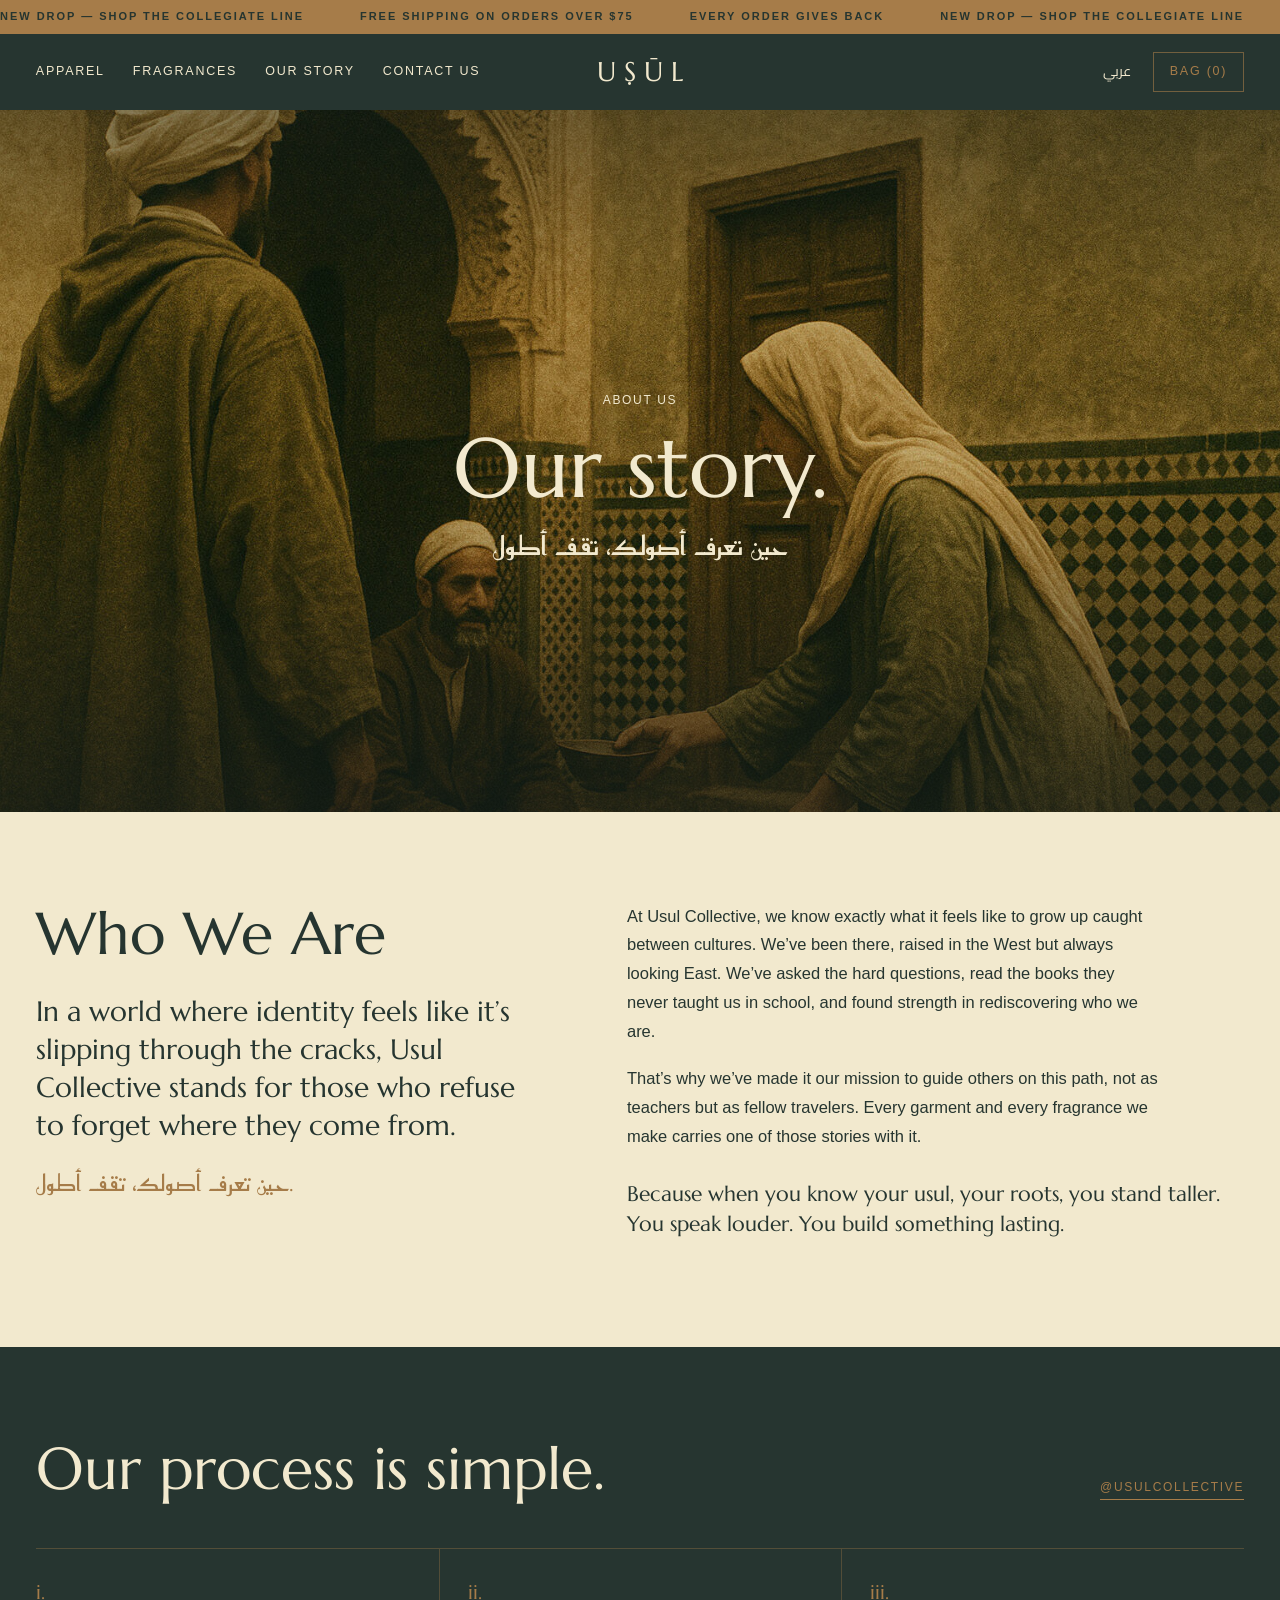
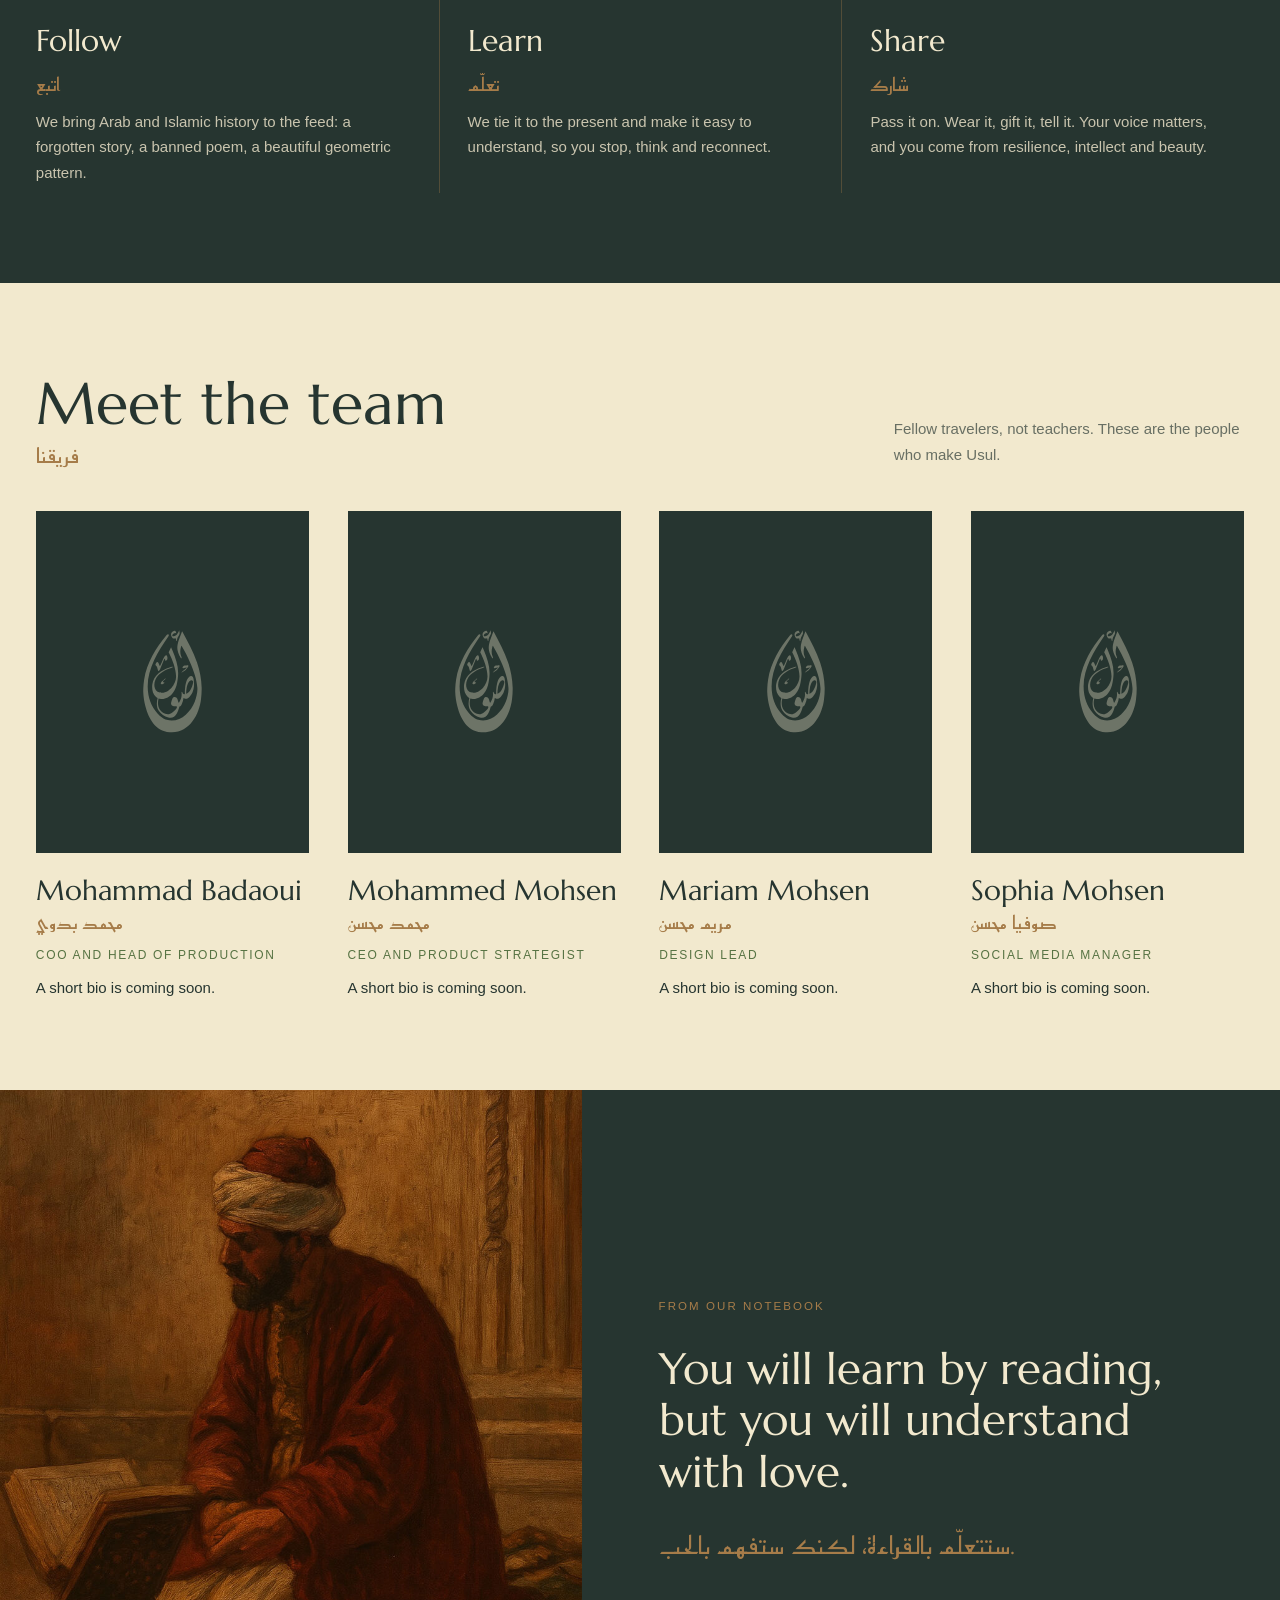
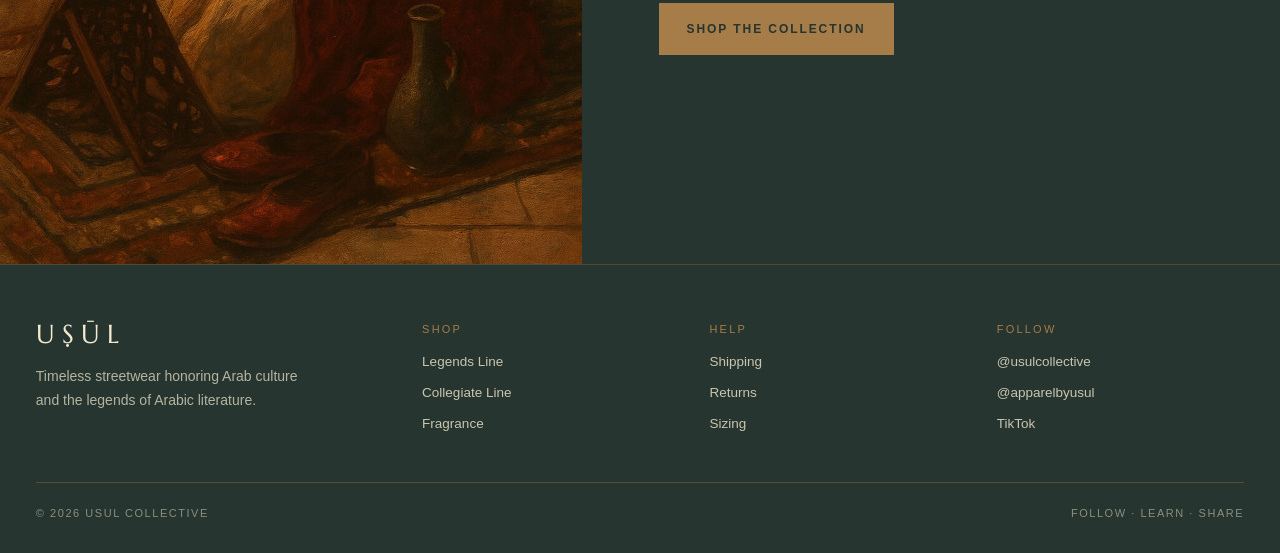
==== commit 85a7a669: "About us: team roles Co-Authored-By: Claude Opus 5.5 <noreply@anthropic.com> Claude-Session: https:/" ====
--- a/about.html
+++ b/about.html
@@ -105,25 +105,25 @@
       <article class="member reveal">
         <div class="plate member__photo member__photo--empty"><img src="assets/logo-mark.svg" alt=""></div>
         <h3 class="member__name">Mohammad Badaoui <span class="ar">محمد بدوي</span></h3>
-        <p class="member__role caps" data-ar="الدور">Role</p>
+        <p class="member__role caps" data-ar="مدير العمليات ورئيس الإنتاج">COO and Head of Production</p>
         <p class="member__bio" data-ar="نبذة قصيرة قادمة قريباً.">A short bio is coming soon.</p>
       </article>
       <article class="member reveal">
         <div class="plate member__photo member__photo--empty"><img src="assets/logo-mark.svg" alt=""></div>
         <h3 class="member__name">Mohammed Mohsen <span class="ar">محمد محسن</span></h3>
-        <p class="member__role caps" data-ar="الدور">Role</p>
+        <p class="member__role caps" data-ar="الرئيس التنفيذي ومخطّط استراتيجية المنتجات">CEO and Product Strategist</p>
         <p class="member__bio" data-ar="نبذة قصيرة قادمة قريباً.">A short bio is coming soon.</p>
       </article>
       <article class="member reveal">
         <div class="plate member__photo member__photo--empty"><img src="assets/logo-mark.svg" alt=""></div>
         <h3 class="member__name">Mariam Mohsen <span class="ar">مريم محسن</span></h3>
-        <p class="member__role caps" data-ar="الدور">Role</p>
+        <p class="member__role caps" data-ar="رئيسة التصميم">Design Lead</p>
         <p class="member__bio" data-ar="نبذة قصيرة قادمة قريباً.">A short bio is coming soon.</p>
       </article>
       <article class="member reveal">
         <div class="plate member__photo member__photo--empty"><img src="assets/logo-mark.svg" alt=""></div>
         <h3 class="member__name">Sophia Mohsen <span class="ar">صوفيا محسن</span></h3>
-        <p class="member__role caps" data-ar="الدور">Role</p>
+        <p class="member__role caps" data-ar="مديرة وسائل التواصل الاجتماعي">Social Media Manager</p>
         <p class="member__bio" data-ar="نبذة قصيرة قادمة قريباً.">A short bio is coming soon.</p>
       </article>
     </div>
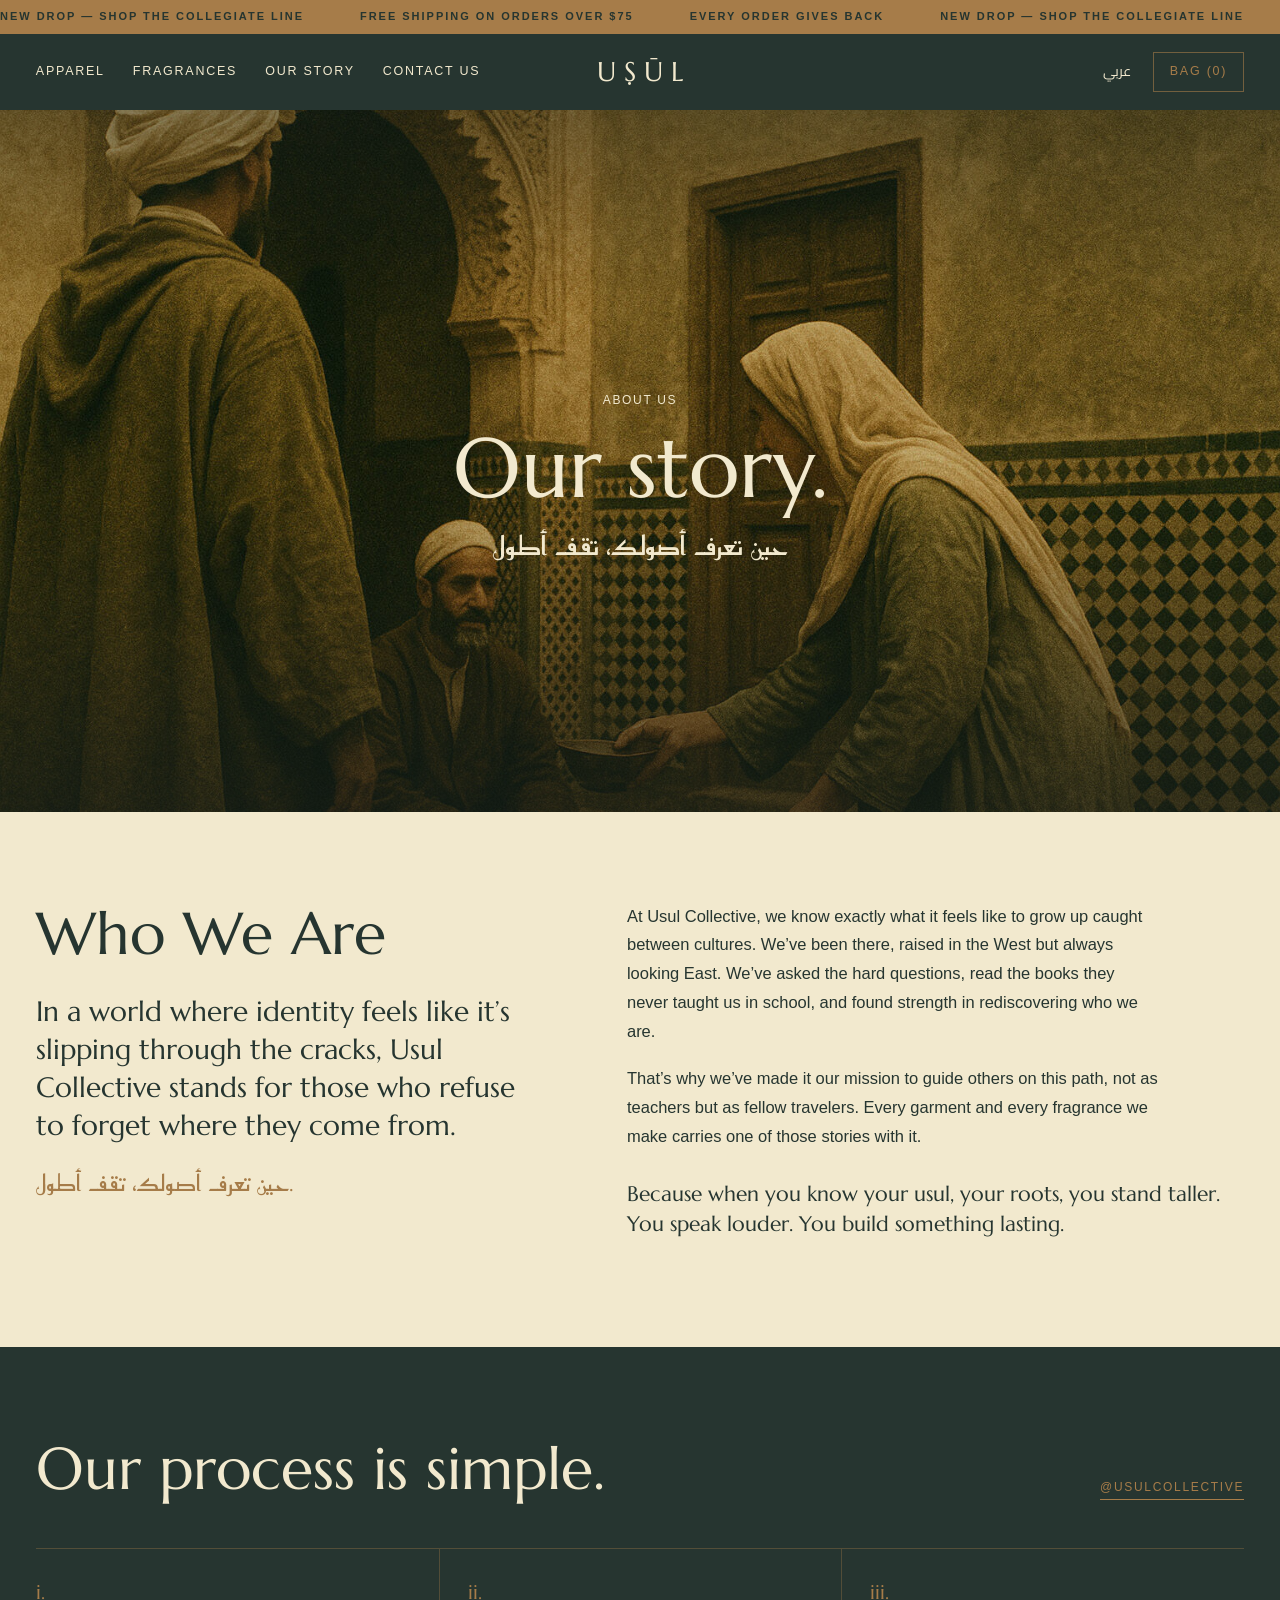
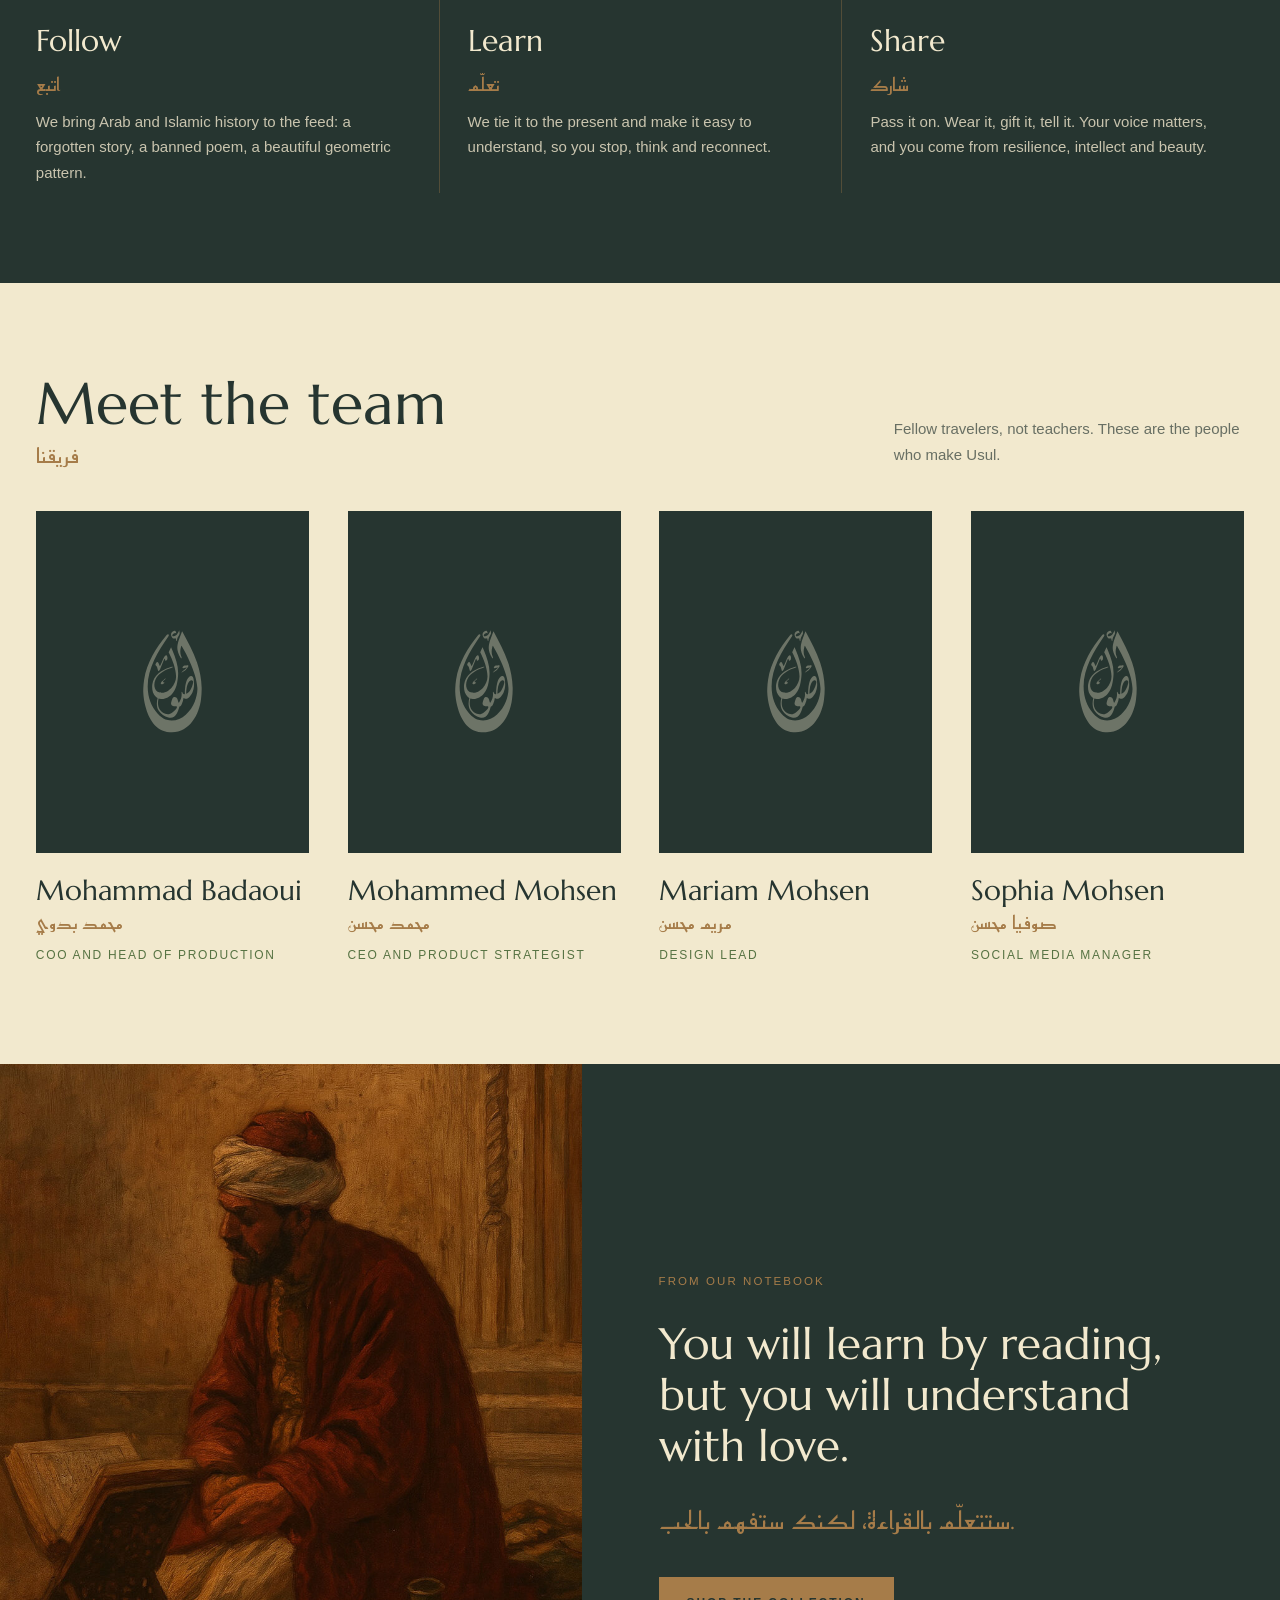
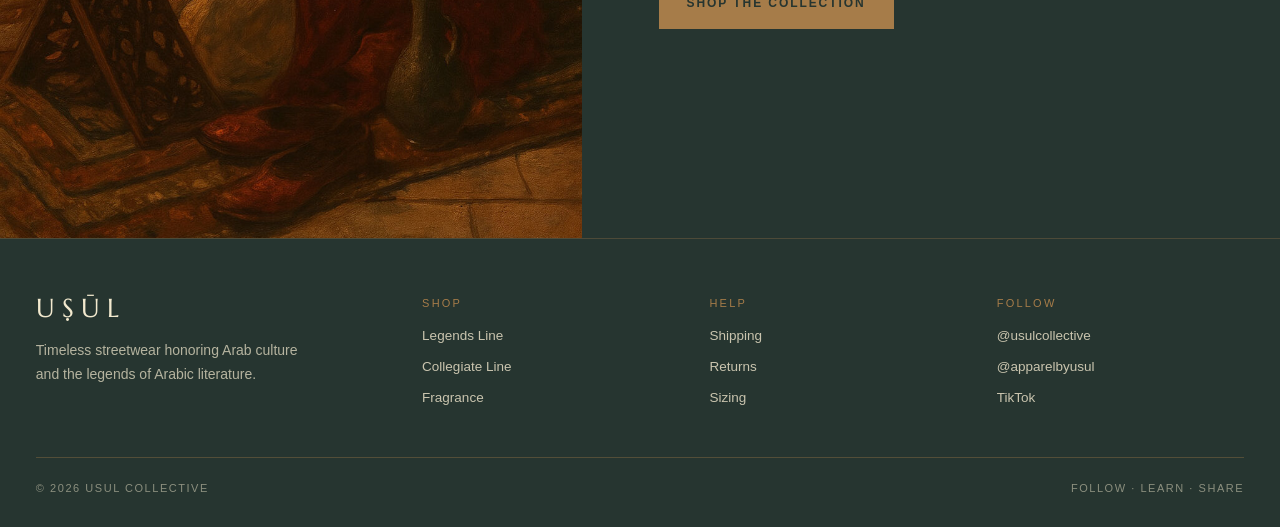
==== commit 1f2b7b77: "About us: drop the bio placeholders until real bios arrive Co-Authored-By: Claude Opus 5.5 <noreply@" ====
--- a/about.html
+++ b/about.html
@@ -1,6 +1,9 @@
 <!doctype html>
 <html lang="en" dir="ltr">
 <head>
+  <!-- Google tag (GA4) -->
+  <script async src="https://www.googletagmanager.com/gtag/js?id=G-KXFBX73GJ1"></script>
+  <script>window.dataLayer = window.dataLayer || []; function gtag(){dataLayer.push(arguments);} gtag("js", new Date()); gtag("config", "G-KXFBX73GJ1");</script>
   <meta charset="utf-8">
   <meta name="viewport" content="width=device-width, initial-scale=1">
   <title data-ar="من نحن: قصتنا وفريقنا | أصول">About us: our story and team | UṢŪL</title>
@@ -106,25 +109,21 @@
         <div class="plate member__photo member__photo--empty"><img src="assets/logo-mark.svg" alt=""></div>
         <h3 class="member__name">Mohammad Badaoui <span class="ar">محمد بدوي</span></h3>
         <p class="member__role caps" data-ar="مدير العمليات ورئيس الإنتاج">COO and Head of Production</p>
-        <p class="member__bio" data-ar="نبذة قصيرة قادمة قريباً.">A short bio is coming soon.</p>
       </article>
       <article class="member reveal">
         <div class="plate member__photo member__photo--empty"><img src="assets/logo-mark.svg" alt=""></div>
         <h3 class="member__name">Mohammed Mohsen <span class="ar">محمد محسن</span></h3>
         <p class="member__role caps" data-ar="الرئيس التنفيذي ومخطّط استراتيجية المنتجات">CEO and Product Strategist</p>
-        <p class="member__bio" data-ar="نبذة قصيرة قادمة قريباً.">A short bio is coming soon.</p>
       </article>
       <article class="member reveal">
         <div class="plate member__photo member__photo--empty"><img src="assets/logo-mark.svg" alt=""></div>
         <h3 class="member__name">Mariam Mohsen <span class="ar">مريم محسن</span></h3>
         <p class="member__role caps" data-ar="رئيسة التصميم">Design Lead</p>
-        <p class="member__bio" data-ar="نبذة قصيرة قادمة قريباً.">A short bio is coming soon.</p>
       </article>
       <article class="member reveal">
         <div class="plate member__photo member__photo--empty"><img src="assets/logo-mark.svg" alt=""></div>
         <h3 class="member__name">Sophia Mohsen <span class="ar">صوفيا محسن</span></h3>
         <p class="member__role caps" data-ar="مديرة وسائل التواصل الاجتماعي">Social Media Manager</p>
-        <p class="member__bio" data-ar="نبذة قصيرة قادمة قريباً.">A short bio is coming soon.</p>
       </article>
     </div>
   </section>
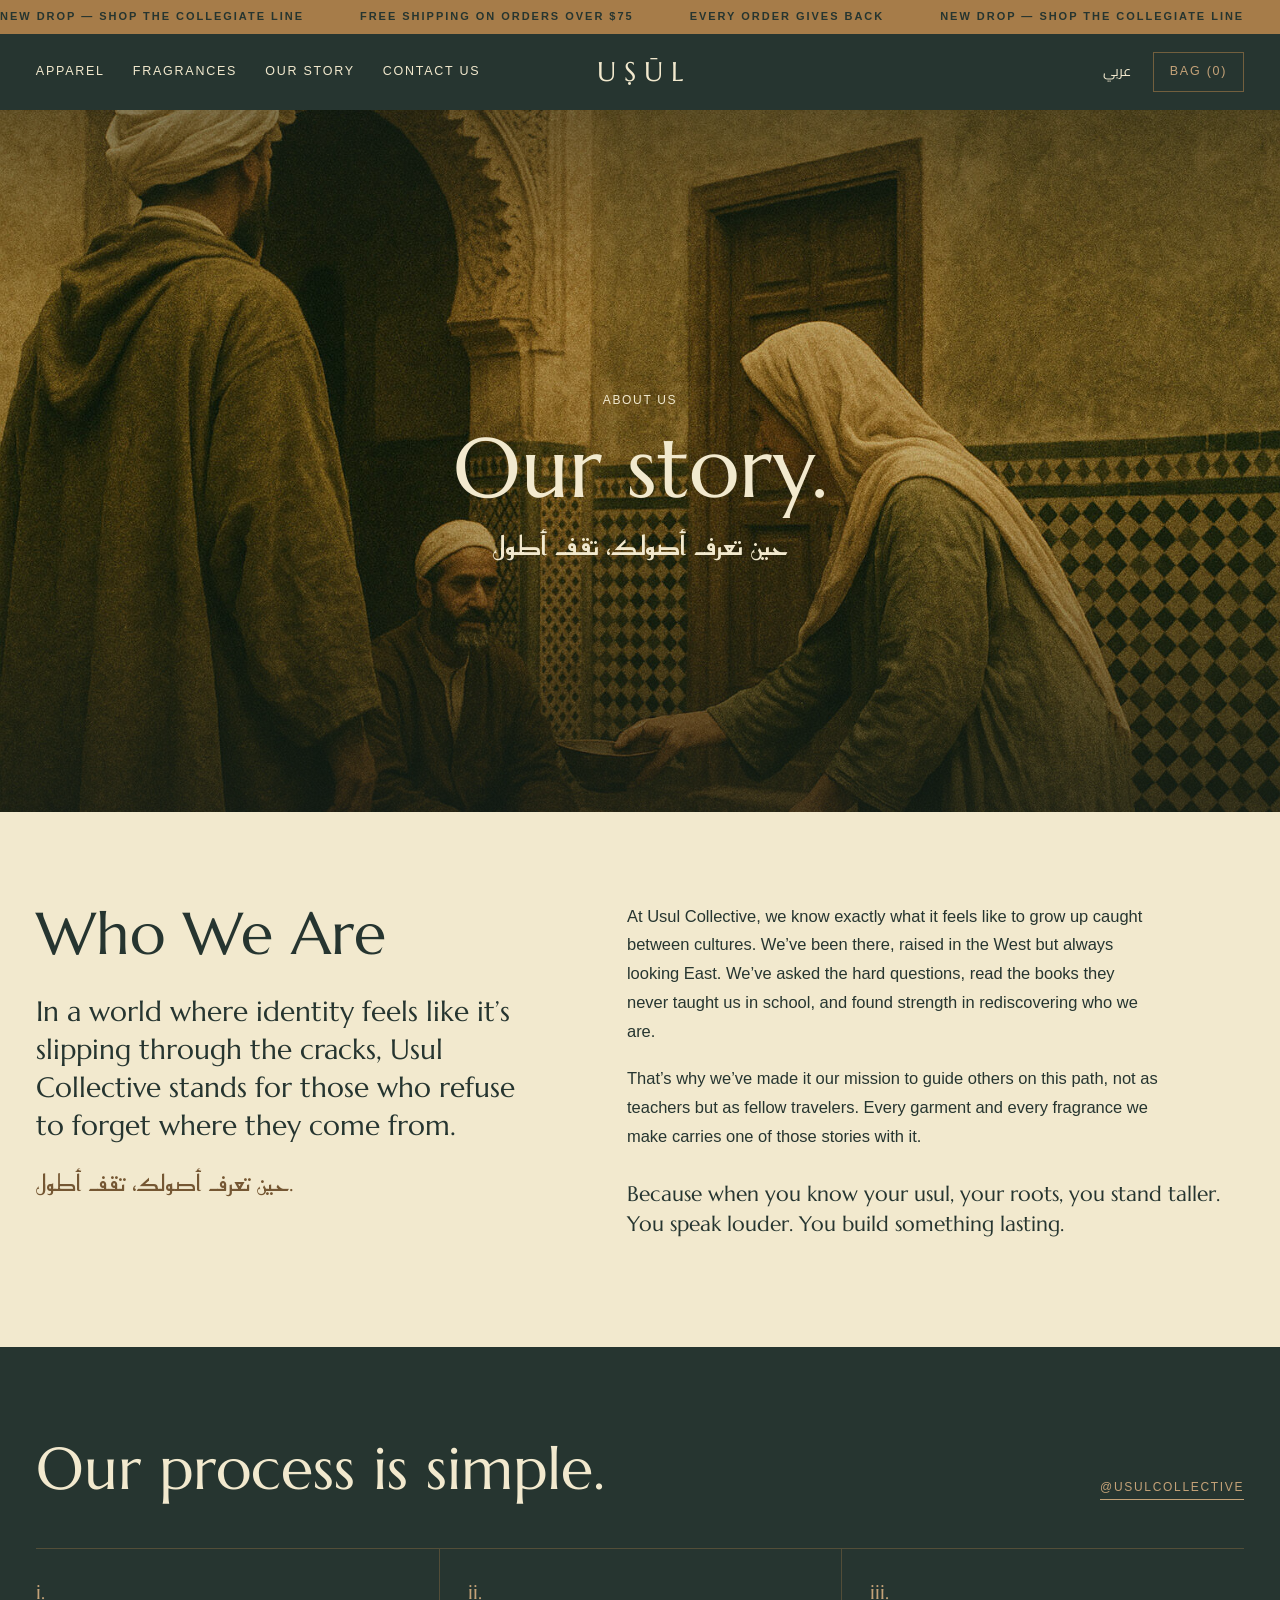
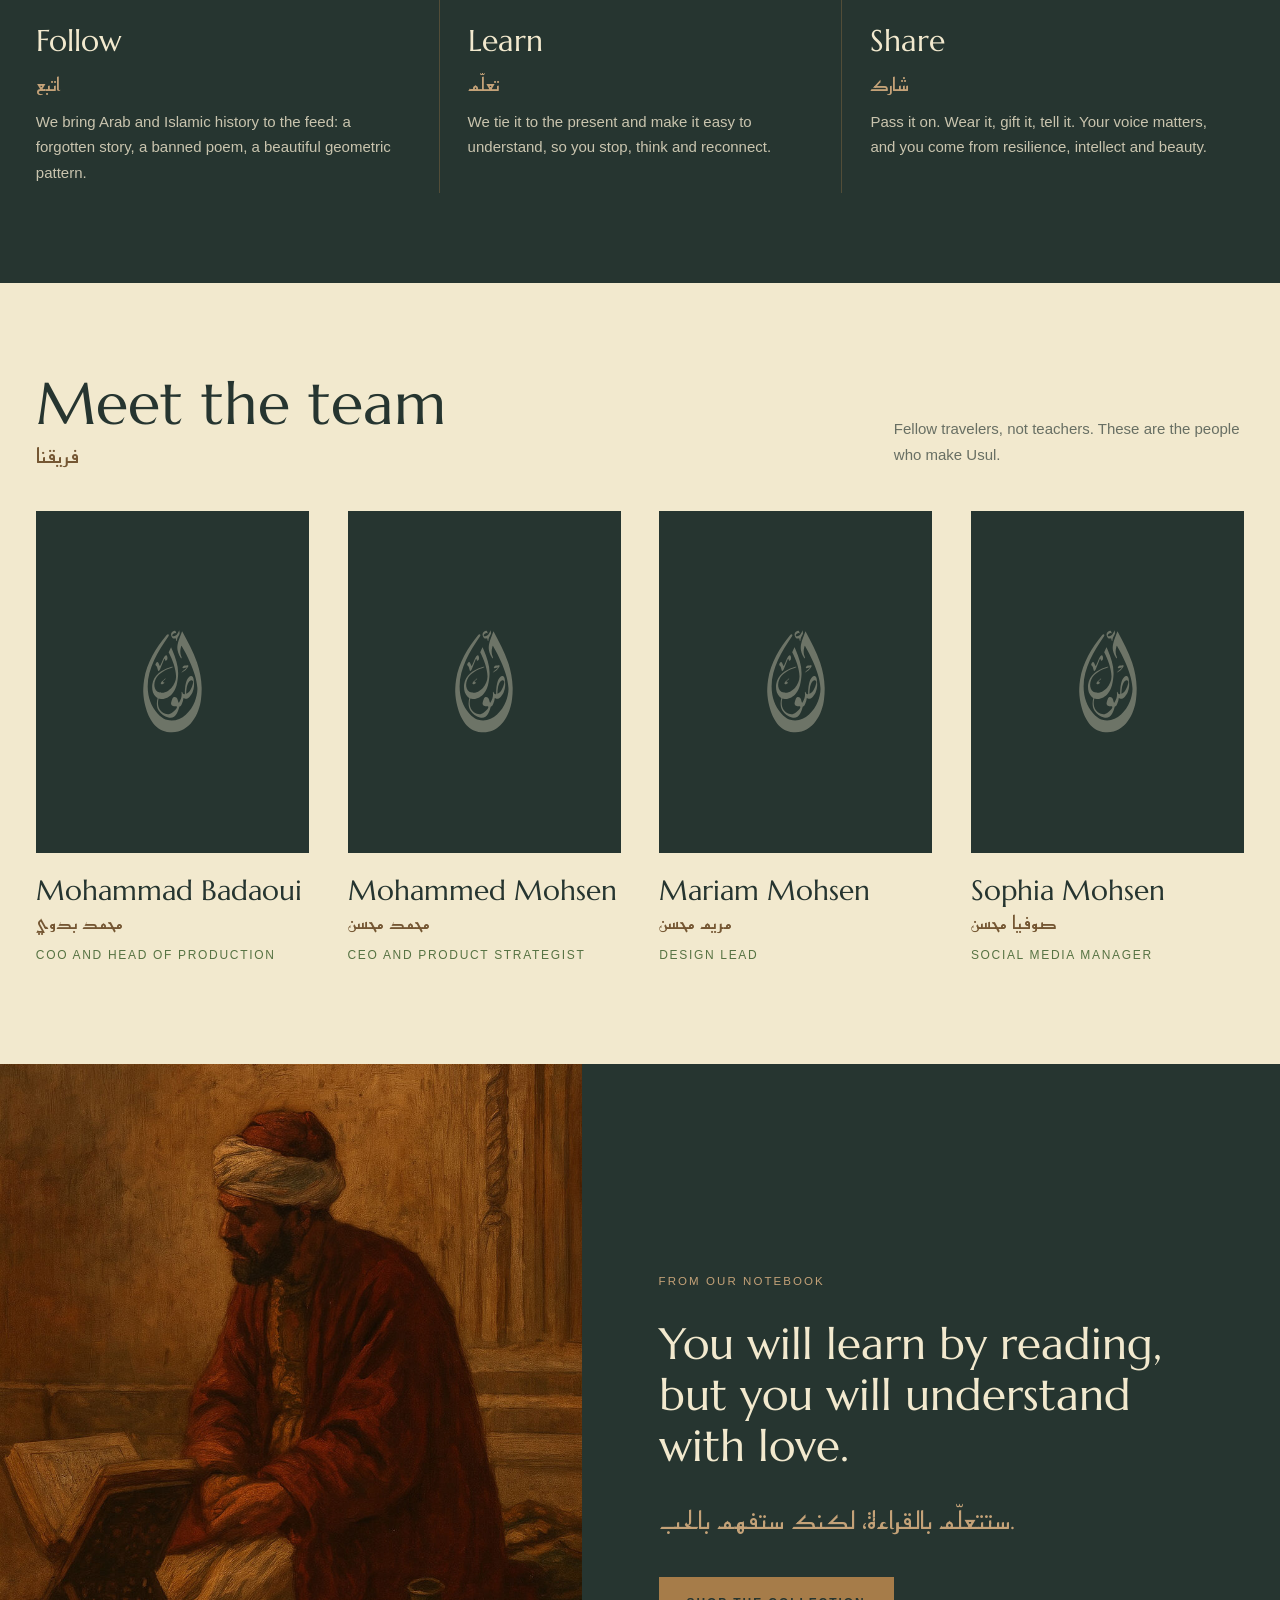
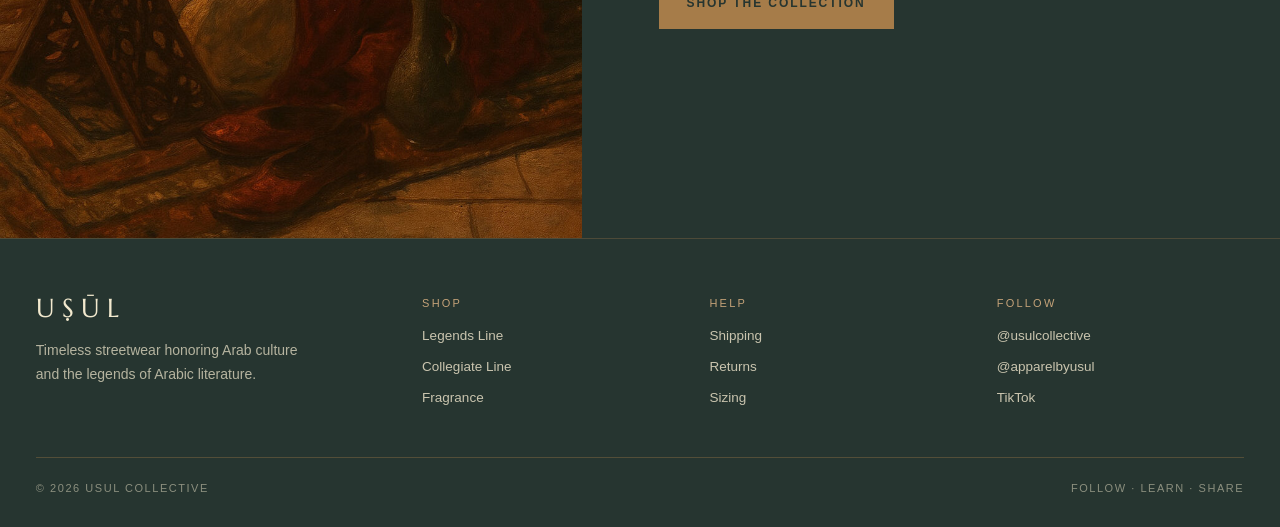
==== commit cbb9adb6: "Make clay text readable, size home product photos, fix phone add bar - Clay text now uses a darker s" ====
--- a/about.html
+++ b/about.html
@@ -131,7 +131,7 @@
   <section class="quote" aria-label="Quote">
     <div class="plate"><img src="assets/img/scholar.jpg" alt="Painting of a scholar in a red robe reading from a book on a carved wooden stand" loading="lazy"></div>
     <div class="quote__text reveal">
-      <span class="eyebrow" style="color:var(--clay);margin-bottom:28px" data-ar="من دفترنا">From our notebook</span>
+      <span class="eyebrow" style="color:var(--clay-text);margin-bottom:28px" data-ar="من دفترنا">From our notebook</span>
       <blockquote data-ar="ستتعلّم بالقراءة، لكنك ستفهم بالحب.">You will learn by reading, but you will understand with love.</blockquote>
       <p class="quote__ar">ستتعلّم بالقراءة، لكنك ستفهم بالحب.</p>
       <div><a class="btn btn--clay" href="shop.html" data-ar="تسوّق المجموعة">Shop the collection</a></div>
--- a/css/styles.css
+++ b/css/styles.css
@@ -11,7 +11,12 @@
   --olive: #577343;   /* mid green */
   --leaf: #688C4F;    /* light green */
   --cream: #F2E9CE;   /* cream */
-  --clay: #A67C49;    /* warm brown */
+  --clay: #A67C49;    /* warm brown — fills, borders and large marks */
+  /* Clay as a text colour. The brand clay is only about 3:1 against cream or pine, too faint for prices,
+     labels and Arabic sub-lines, so text uses a darker clay on cream and a lighter one on pine (both 4.5:1 or better). */
+  --clay-on-cream: #755733;
+  --clay-on-pine: #C4A278;
+  --clay-text: var(--clay-on-cream);
   --sand: #e2d9bd;    /* cream one step darker, behind product photos */
 
   --ink: var(--pine);
@@ -54,6 +59,10 @@
 .ar { font-family: var(--kufi); direction: rtl; unicode-bidi: isolate; letter-spacing: 0 !important; text-transform: none !important; }
 h1, h2, h3 { text-wrap: balance; }
 
+/* Dark surfaces switch clay text to its lighter shade; cream surfaces nested inside them switch back. */
+.header, .mobile-nav, .panel--pine, .quote__text, .buybox, .footer, .sticky-add, .upsell__bar { --clay-text: var(--clay-on-pine); }
+.panel--cream, .upsell { --clay-text: var(--clay-on-cream); }
+
 /* ---------- Type primitives ---------- */
 .caps { font-size: 12px; letter-spacing: .14em; text-transform: uppercase; }
 .micro { font-size: 11px; }
@@ -92,8 +101,8 @@
 .nav, .utility { display: flex; align-items: center; gap: 28px; font-size: 12.5px; }
 .utility { justify-content: flex-end; gap: 22px; }
 .nav a, .utility a, .utility button { transition: color .2s; }
-.nav a:hover, .utility a:hover, .utility button:hover { color: var(--clay); }
-.bag-btn { border: 1px solid rgba(166, 124, 73, .6); color: var(--clay); padding: 9px 16px; white-space: nowrap; }
+.nav a:hover, .utility a:hover, .utility button:hover { color: var(--clay-text); }
+.bag-btn { border: 1px solid rgba(166, 124, 73, .6); color: var(--clay-text); padding: 9px 16px; white-space: nowrap; }
 .utility .bag-btn:hover { background: var(--clay); color: var(--pine); }
 .lang-toggle { font-family: var(--arabic); font-size: 14px; letter-spacing: 0; text-transform: none; }
 
@@ -104,7 +113,7 @@
 .menu-open .menu-toggle::after { transform: translateY(-4px) rotate(-45deg); }
 .mobile-nav { display: none; background: var(--pine); color: var(--cream); padding: 4px var(--gutter) 28px; border-top: 1px solid var(--rule-on-pine); }
 .mobile-nav a { display: flex; justify-content: space-between; align-items: baseline; padding: 16px 0; border-bottom: 1px solid var(--rule-on-pine); }
-.mobile-nav a .ar { font-size: 16px; color: var(--clay); }
+.mobile-nav a .ar { font-size: 16px; color: var(--clay-text); }
 .menu-open .mobile-nav { display: block; }
 
 /* ---------- Image plates ---------- */
@@ -154,27 +163,27 @@
 .who__lead { font-family: var(--display); font-weight: 400; font-size: clamp(22px, 2.2vw, 30px); line-height: 1.35; margin: 0; }
 .who__body p { font-size: 16.5px; line-height: 1.75; margin: 0 0 18px; max-width: 58ch; }
 .who__body .closing { font-family: var(--display); font-size: 21px; line-height: 1.45; margin-top: 28px; }
-.who__ar { font-family: var(--kufi); font-size: 22px; color: var(--clay); margin: 22px 0 0; }
+.who__ar { font-family: var(--kufi); font-size: 22px; color: var(--clay-text); margin: 22px 0 0; }
 
 /* Follow. Learn. Share. */
 .process__head { display: flex; justify-content: space-between; align-items: end; gap: 24px; flex-wrap: wrap; margin-bottom: 48px; }
 .process__head h2 { margin: 0; }
-.process__head .link { color: var(--clay); }
+.process__head .link { color: var(--clay-text); }
 .steps { display: grid; grid-template-columns: repeat(3, 1fr); border-top: 1px solid var(--rule-on-pine); }
 .step { padding: 28px 28px 8px 0; }
 .step + .step { padding-inline-start: 28px; border-inline-start: 1px solid var(--rule-on-pine); }
-.step__num { font-family: var(--display); color: var(--clay); font-size: 20px; }
+.step__num { font-family: var(--display); color: var(--clay-text); font-size: 20px; }
 .step h3 { font-family: var(--display); font-weight: 400; font-size: 30px; margin: 10px 0 10px; }
-.step h3 .ar { display: block; font-size: 18px; color: var(--clay); margin-top: 6px; }
+.step h3 .ar { display: block; font-size: 18px; color: var(--clay-text); margin-top: 6px; }
 html[dir="ltr"] .step h3 .ar { text-align: left; }
 .step p { margin: 0; color: rgba(242, 233, 206, .8); line-height: 1.7; }
 
 /* ---------- Two houses ---------- */
 /* Intro band: a cream pause between the hero and the two houses */
 .intro { background: var(--cream); border-bottom: 1px solid var(--rule); padding: 64px var(--gutter); text-align: center; }
-.intro .eyebrow { color: var(--clay); margin: 0 0 16px; }
+.intro .eyebrow { color: var(--clay-text); margin: 0 0 16px; }
 .intro__line { font-family: var(--display); font-weight: 400; font-size: clamp(22px, 2.4vw, 34px); line-height: 1.3; max-width: 26em; margin: 0 auto; text-wrap: balance; }
-.intro__ar { display: block; font-family: var(--kufi); font-size: 20px; color: var(--clay); margin-top: 14px; }
+.intro__ar { display: block; font-family: var(--kufi); font-size: 20px; color: var(--clay-text); margin-top: 14px; }
 [dir="rtl"] .intro__ar { display: none; }
 .houses { display: grid; grid-template-columns: 1fr 1fr; }
 .houses .plate { aspect-ratio: 4 / 5; max-height: 92vh; width: 100%; }
@@ -182,29 +191,29 @@
 /* ---------- Section header & product tiles ---------- */
 .section-head { display: flex; justify-content: space-between; align-items: baseline; gap: 16px; padding: var(--section) var(--gutter) 30px; }
 .section-head h2 { margin: 0; font-family: var(--display); font-weight: 400; font-size: clamp(32px, 3vw, 42px); line-height: 1.05; }
-.section-head h2 .ar { display: block; font-size: 18px; color: var(--clay); margin-top: 8px; }
+.section-head h2 .ar { display: block; font-size: 18px; color: var(--clay-text); margin-top: 8px; }
 html[dir="ltr"] .section-head h2 .ar { text-align: left; }
 .section-head .link { color: var(--olive); }
 .tabs { display: flex; gap: 28px; }
 .tabs button { color: var(--muted); padding-bottom: 3px; border-bottom: 1px solid transparent; transition: color .2s; }
 .tabs button[aria-selected="true"] { color: var(--pine); border-color: var(--clay); }
 
-.section-head__note { color: var(--clay); margin: 10px 0 0; }
+.section-head__note { color: var(--clay-text); margin: 10px 0 0; }
 .products { display: grid; grid-template-columns: repeat(4, minmax(0, 1fr)); gap: var(--gap); padding: 0 var(--gutter) var(--section); }
 .products--3 { grid-template-columns: repeat(3, minmax(0, 1fr)); }
 .products--tight { padding-bottom: 44px; }
 /* Customer quotes under the top sellers */
 .testimonials { margin: 0 var(--gutter); padding: 40px 0 var(--section); border-top: 1px solid var(--rule); }
-.testimonials .eyebrow { color: var(--clay); margin: 0 0 22px; }
+.testimonials .eyebrow { color: var(--clay-text); margin: 0 0 22px; }
 .tile { display: block; color: inherit; }
 .tile .plate { aspect-ratio: 4 / 5; }
 .tile__meta { display: flex; justify-content: space-between; align-items: flex-start; gap: 12px; padding-top: 14px; }
 .tile__name { font-family: var(--sans); font-weight: 400; font-size: 15px; line-height: 1.35; margin: 0; }
-.tile__name .ar { display: block; font-size: 15px; color: var(--clay); margin-top: 4px; }
+.tile__name .ar { display: block; font-size: 15px; color: var(--clay-text); margin-top: 4px; }
 html[dir="ltr"] .tile__name .ar { text-align: left; }
 .tile__sub { margin: 4px 0 0; color: var(--muted); font-size: 13px; }
-.tile__price { white-space: nowrap; font-size: 15px; color: var(--clay); }
-.tile__rating { display: block; margin-top: 6px; font-size: 12px; letter-spacing: .1em; color: var(--clay); }
+.tile__price { white-space: nowrap; font-size: 15px; color: var(--clay-text); }
+.tile__rating { display: block; margin-top: 6px; font-size: 12px; letter-spacing: .1em; color: var(--clay-text); }
 .tile__rating-count { color: var(--muted); letter-spacing: 0; }
 .panel--pine .tile__rating-count { color: var(--muted-on-pine); }
 .panel--pine .tile__sub { color: var(--muted-on-pine); }
@@ -215,7 +224,7 @@
 .quote .plate > img { object-position: 50% 30%; }
 .quote__text { background: var(--pine); color: var(--cream); display: flex; flex-direction: column; justify-content: center; padding: clamp(40px, 6vw, 96px); }
 .quote blockquote { margin: 0; font-family: var(--display); font-weight: 400; font-size: clamp(30px, 3.4vw, 52px); line-height: 1.18; }
-.quote__ar { font-family: var(--kufi); font-size: 24px; color: var(--clay); margin: 28px 0 36px; line-height: 1.7; }
+.quote__ar { font-family: var(--kufi); font-size: 24px; color: var(--clay-text); margin: 28px 0 36px; line-height: 1.7; }
 
 /* ---------- Stories (courtyard) ---------- */
 .stories-hero { height: 86vh; min-height: 520px; }
@@ -225,14 +234,14 @@
 .chapter { padding: 28px 28px 8px 0; }
 .chapter + .chapter { padding-inline-start: 28px; border-inline-start: 1px solid var(--rule); }
 .chapter h3 { font-family: var(--display); font-weight: 400; font-size: 26px; margin: 12px 0 4px; line-height: 1.15; }
-.chapter .ar { display: block; font-size: 17px; color: var(--clay); margin-bottom: 12px; }
+.chapter .ar { display: block; font-size: 17px; color: var(--clay-text); margin-bottom: 12px; }
 html[dir="ltr"] .chapter .ar { text-align: left; }
 .chapter p { margin: 0; line-height: 1.7; }
 .panel .follow { margin-top: 48px; display: flex; gap: 20px; align-items: center; flex-wrap: wrap; }
 
 /* ---------- Newsletter ---------- */
 .letter { text-align: center; }
-.letter .brand__mark { width: 30px; height: 53px; margin: 0 auto 24px; color: var(--clay); }
+.letter .brand__mark { width: 30px; height: 53px; margin: 0 auto 24px; color: var(--clay-text); }
 .letter p { margin: 0 auto 32px; max-width: 46ch; color: rgba(242, 233, 206, .8); }
 .field { display: flex; max-width: 520px; margin: 0 auto; border: 1px solid rgba(242, 233, 206, .4); transition: border-color .2s; }
 .field:focus-within { border-color: var(--clay); }
@@ -253,10 +262,10 @@
 .footer__grid { display: grid; grid-template-columns: 1.4fr 1fr 1fr 1fr; gap: 40px; }
 .footer .wordmark { font-size: 26px; }
 .footer__brand p { max-width: 34ch; color: rgba(242, 233, 206, .7); margin: 16px 0 0; font-size: 14px; line-height: 1.7; }
-.footer h4 { margin: 0 0 14px; color: var(--clay); font-weight: 400; font-size: 11px; letter-spacing: .2em; }
+.footer h4 { margin: 0 0 14px; color: var(--clay-text); font-weight: 400; font-size: 11px; letter-spacing: .2em; }
 .footer ul { list-style: none; margin: 0; padding: 0; display: grid; gap: 10px; font-size: 13.5px; }
 .footer li a { color: rgba(242, 233, 206, .8); transition: color .2s; }
-.footer li a:hover { color: var(--clay); }
+.footer li a:hover { color: var(--clay-text); }
 .footer__base { display: flex; justify-content: space-between; flex-wrap: wrap; gap: 12px; margin-top: 48px; padding-top: 22px; border-top: 1px solid var(--rule-on-pine); color: rgba(242, 233, 206, .5); }
 
 /* ==========================================================================
@@ -282,19 +291,19 @@
 /* Buy box */
 .buybox { background: var(--pine); color: var(--cream); padding: 64px clamp(24px, 4.4vw, 64px) 64px clamp(24px, 3.9vw, 56px); min-height: calc(100vh - 110px); }
 .crumbs { color: rgba(242, 233, 206, .5); margin-bottom: 26px; }
-.crumbs a:hover { color: var(--clay); }
-.pdp__ar { font-family: var(--kufi); font-size: 24px; color: var(--clay); margin: 0 0 10px; }
+.crumbs a:hover { color: var(--clay-text); }
+.pdp__ar { font-family: var(--kufi); font-size: 24px; color: var(--clay-text); margin: 0 0 10px; }
 .pdp__title { font-family: var(--display); font-weight: 400; font-size: clamp(44px, 4vw, 58px); line-height: 1.05; margin: 0 0 14px; }
 .pdp__meta { display: flex; align-items: baseline; flex-wrap: wrap; gap: 18px; margin-bottom: 26px; }
-.pdp__price { font-size: 22px; color: var(--clay); }
-.stars { color: var(--clay); letter-spacing: .1em; }
+.pdp__price { font-size: 22px; color: var(--clay-text); }
+.stars { color: var(--clay-text); letter-spacing: .1em; }
 .pdp__rating { font-size: 12.5px; letter-spacing: .1em; color: var(--muted-on-pine); }
 .pdp__desc { font-size: 16.5px; line-height: 1.75; color: rgba(242, 233, 206, .8); margin: 0 0 34px; max-width: 46ch; text-wrap: pretty; }
 
 fieldset { border: 0; margin: 0; padding: 0; min-width: 0; }
 .opt { margin-bottom: 30px; }
 .opt__head { display: flex; align-items: baseline; justify-content: space-between; gap: 12px; margin-bottom: 12px; color: rgba(242, 233, 206, .6); }
-.opt__head .link { color: var(--clay); border: 0; padding: 0; }
+.opt__head .link { color: var(--clay-text); border: 0; padding: 0; }
 .opt legend { padding: 0; float: left; width: 100%; margin-bottom: 12px; }
 .opt__head.eyebrow { margin-bottom: 0; }
 .choices { clear: both; display: flex; gap: 10px; flex-wrap: wrap; }
@@ -310,7 +319,7 @@
 .buy-row { display: flex; gap: 14px; margin-bottom: 18px; }
 .qty { display: flex; align-items: center; border: 1px solid rgba(242, 233, 206, .35); }
 .qty button { width: 52px; height: 58px; font-size: 18px; color: var(--cream); }
-.qty button:hover { color: var(--clay); }
+.qty button:hover { color: var(--clay-text); }
 .qty output { min-width: 28px; text-align: center; font-size: 15px; }
 .add { flex: 1; height: 58px; background: var(--clay); color: var(--pine); font-weight: 700; font-size: 12.5px; letter-spacing: .16em; text-transform: uppercase; transition: background .2s; }
 .add:hover { background: var(--cream); }
@@ -322,7 +331,7 @@
 .acc details { border-bottom: 1px solid var(--rule-on-pine); }
 .acc summary { list-style: none; cursor: pointer; display: flex; justify-content: space-between; align-items: center; padding: 20px 0; font-size: 13px; letter-spacing: .14em; text-transform: uppercase; }
 .acc summary::-webkit-details-marker { display: none; }
-.acc summary::after { content: "+"; color: var(--clay); font-size: 16px; }
+.acc summary::after { content: "+"; color: var(--clay-text); font-size: 16px; }
 .acc details[open] summary::after { content: "−"; }
 .acc p { margin: 0 0 22px; font-size: 14.5px; line-height: 1.75; color: rgba(242, 233, 206, .75); max-width: 52ch; }
 
@@ -341,17 +350,17 @@
 .block__head { display: flex; align-items: baseline; justify-content: space-between; flex-wrap: wrap; gap: 12px; margin-bottom: 34px; }
 .specs { display: grid; grid-template-columns: repeat(4, minmax(0, 1fr)); gap: 1px; background: var(--rule); border: 1px solid var(--rule); }
 .specs > div { background: var(--cream); padding: 28px; }
-.specs dt { font-size: 11px; letter-spacing: .18em; text-transform: uppercase; color: var(--clay); margin-bottom: 10px; }
+.specs dt { font-size: 11px; letter-spacing: .18em; text-transform: uppercase; color: var(--clay-text); margin-bottom: 10px; }
 .specs dd { margin: 0; font-size: 16px; line-height: 1.5; }
 
 /* Reviews */
-.reviews__summary { font-size: 12.5px; letter-spacing: .14em; text-transform: uppercase; color: var(--clay); }
+.reviews__summary { font-size: 12.5px; letter-spacing: .14em; text-transform: uppercase; color: var(--clay-text); }
 .reviews { display: grid; grid-template-columns: repeat(3, minmax(0, 1fr)); gap: 24px; }
 .review { border: 1px solid var(--rule-on-pine); padding: 30px; margin: 0; }
 .review .stars { margin-bottom: 12px; }
 .review blockquote { margin: 0 0 18px; font-size: 16px; line-height: 1.7; color: rgba(242, 233, 206, .85); }
 .review figcaption { font-size: 12px; letter-spacing: .14em; text-transform: uppercase; color: rgba(242, 233, 206, .5); }
-.review figcaption a:hover { color: var(--clay); }
+.review figcaption a:hover { color: var(--clay-text); }
 .reviews--2 { grid-template-columns: repeat(2, minmax(0, 1fr)); }
 .reviews__note { color: var(--muted-on-pine); max-width: 60ch; margin: -14px 0 30px; }
 .review--cream { border-color: var(--rule); }
@@ -368,27 +377,27 @@
 .upsell { width: min(760px, calc(100% - 32px)); max-height: calc(100% - 48px); margin: 96px auto auto; padding: 0; border: 0; background: var(--cream); color: var(--pine); box-shadow: 0 30px 80px rgba(0, 0, 0, .45); }
 .upsell::backdrop { background: rgba(20, 29, 26, .72); }
 .upsell__bar { display: flex; align-items: center; justify-content: space-between; padding: 22px 30px; background: var(--pine); color: var(--cream); position: sticky; top: 0; z-index: 1; }
-.upsell__bar span { color: var(--clay); }
+.upsell__bar span { color: var(--clay-text); }
 .upsell__bar button { color: rgba(242, 233, 206, .7); }
 .upsell__bar button:hover { color: var(--cream); }
 .upsell__item { display: flex; gap: 18px; align-items: center; padding: 26px 30px; border-bottom: 1px solid var(--rule); }
 .upsell__thumb { position: relative; width: 82px; height: 100px; flex: none; background: var(--sand); overflow: hidden; }
 .upsell__thumb img { position: absolute; inset: 0; width: 100%; height: 100%; object-fit: cover; }
 .upsell__name { font-family: var(--display); font-size: 24px; }
-.upsell__total { margin-top: 6px; font-size: 15px; color: var(--clay); }
+.upsell__total { margin-top: 6px; font-size: 15px; color: var(--clay-text); }
 .upsell__ship { width: 220px; flex: none; }
 .upsell__ship p { font-size: 12px; letter-spacing: .04em; color: var(--muted); margin: 0 0 8px; }
 .meter { height: 4px; background: rgba(38, 53, 48, .15); }
 .meter span { display: block; height: 100%; width: 0; background: var(--clay); transition: width .3s ease; }
 .upsell__recs { padding: 26px 30px 30px; }
-.upsell__recs .eyebrow { color: var(--clay); margin-bottom: 16px; }
+.upsell__recs .eyebrow { color: var(--clay-text); margin-bottom: 16px; }
 .recs { display: flex; flex-direction: column; gap: 14px; list-style: none; margin: 0; padding: 0; }
 .rec { display: flex; gap: 16px; align-items: center; border: 1px solid var(--rule); padding: 14px; }
 .rec .upsell__thumb { width: 64px; height: 72px; }
 .rec__info { flex: 1; min-width: 0; }
 .rec__name { font-size: 16px; }
 .rec__note { margin-top: 4px; font-size: 12.5px; color: rgba(38, 53, 48, .55); }
-.rec__price { font-size: 15.5px; color: var(--clay); }
+.rec__price { font-size: 15.5px; color: var(--clay-text); }
 .rec button { font-size: 11px; font-weight: 700; letter-spacing: .14em; text-transform: uppercase; padding: 12px 18px; white-space: nowrap; border: 1px solid var(--pine); background: var(--pine); color: var(--cream); }
 .rec button:disabled { border-color: rgba(38, 53, 48, .3); background: transparent; color: rgba(38, 53, 48, .5); cursor: default; }
 .upsell__actions { display: flex; gap: 14px; margin-top: 26px; }
@@ -403,7 +412,7 @@
 .sizeguide__units button[aria-pressed="true"] { background: var(--pine); color: var(--cream); }
 .sizeguide__table { width: 100%; border-collapse: collapse; font-variant-numeric: tabular-nums; }
 .sizeguide__table th, .sizeguide__table td { padding: 12px 10px; border-bottom: 1px solid var(--rule); text-align: start; }
-.sizeguide__table thead th { font-size: 11px; letter-spacing: .18em; text-transform: uppercase; color: var(--clay); font-weight: 400; }
+.sizeguide__table thead th { font-size: 11px; letter-spacing: .18em; text-transform: uppercase; color: var(--clay-text); font-weight: 400; }
 .sizeguide__table tbody th { font-weight: 600; }
 .sizeguide__table tbody tr.is-picked { background: var(--sand); }
 .sizeguide__note { margin: 18px 0 0; font-size: 13px; line-height: 1.6; color: var(--muted); }
@@ -425,6 +434,7 @@
   .reveal { opacity: 1; transform: none; transition: none; }
   .img-zoom { transition: none; }
   .announce__track { animation: none; }
+  .sticky-add { transition: none; }
   html { scroll-behavior: auto; }
 }
 
@@ -484,8 +494,10 @@
   .pairs::-webkit-scrollbar { display: none; }
   .pairs .tile { flex: none; width: 180px; }
   .sticky-add { position: sticky; bottom: 0; z-index: 20; display: flex; align-items: center; gap: 12px; padding: 12px var(--gutter); background: rgba(38, 53, 48, .96); border-top: 1px solid rgba(166, 124, 73, .4); color: var(--cream); }
+  .sticky-add { transition: transform .25s ease, visibility .25s; }
+  .sticky-add.is-off { transform: translateY(100%); visibility: hidden; } /* set by main.js until the main button scrolls away */
   .sticky-add__info { flex: 1; font-size: 13px; }
-  .sticky-add__info span { display: block; font-size: 12.5px; color: var(--clay); }
+  .sticky-add__info span { display: block; font-size: 12.5px; color: var(--clay-text); }
   .sticky-add .add { flex: none; height: auto; padding: 15px 24px; font-size: 11px; }
 
   .upsell { width: 100%; max-width: none; margin: auto 0 0; max-height: 88%; }
--- a/css/about.css
+++ b/css/about.css
@@ -5,7 +5,7 @@
 
 .team__head { display: flex; justify-content: space-between; align-items: end; gap: 16px 40px; flex-wrap: wrap; margin-bottom: 44px; }
 .team__head h2 { margin: 0; }
-.team__head h2 .ar { display: block; font-size: 20px; color: var(--clay); margin-top: 10px; }
+.team__head h2 .ar { display: block; font-size: 20px; color: var(--clay-text); margin-top: 10px; }
 html[dir="ltr"] .team__head h2 .ar { text-align: left; }
 .team__head p { margin: 0; max-width: 42ch; line-height: 1.7; }
 
@@ -16,7 +16,7 @@
 .member__photo--empty { background: var(--pine); }
 .member__photo--empty > img { inset: 50% auto auto 50%; width: 22%; height: auto; transform: translate(-50%, -50%); opacity: .35; }
 .member__name { font-family: var(--display); font-weight: 400; font-size: 28px; line-height: 1.15; margin: 0; }
-.member__name .ar { display: block; font-size: 18px; color: var(--clay); margin-top: 6px; }
+.member__name .ar { display: block; font-size: 18px; color: var(--clay-text); margin-top: 6px; }
 html[dir="ltr"] .member__name .ar { text-align: left; }
 .member__role { color: var(--olive); margin: 12px 0 10px; }
 .member__bio { margin: 0; line-height: 1.7; max-width: 44ch; }
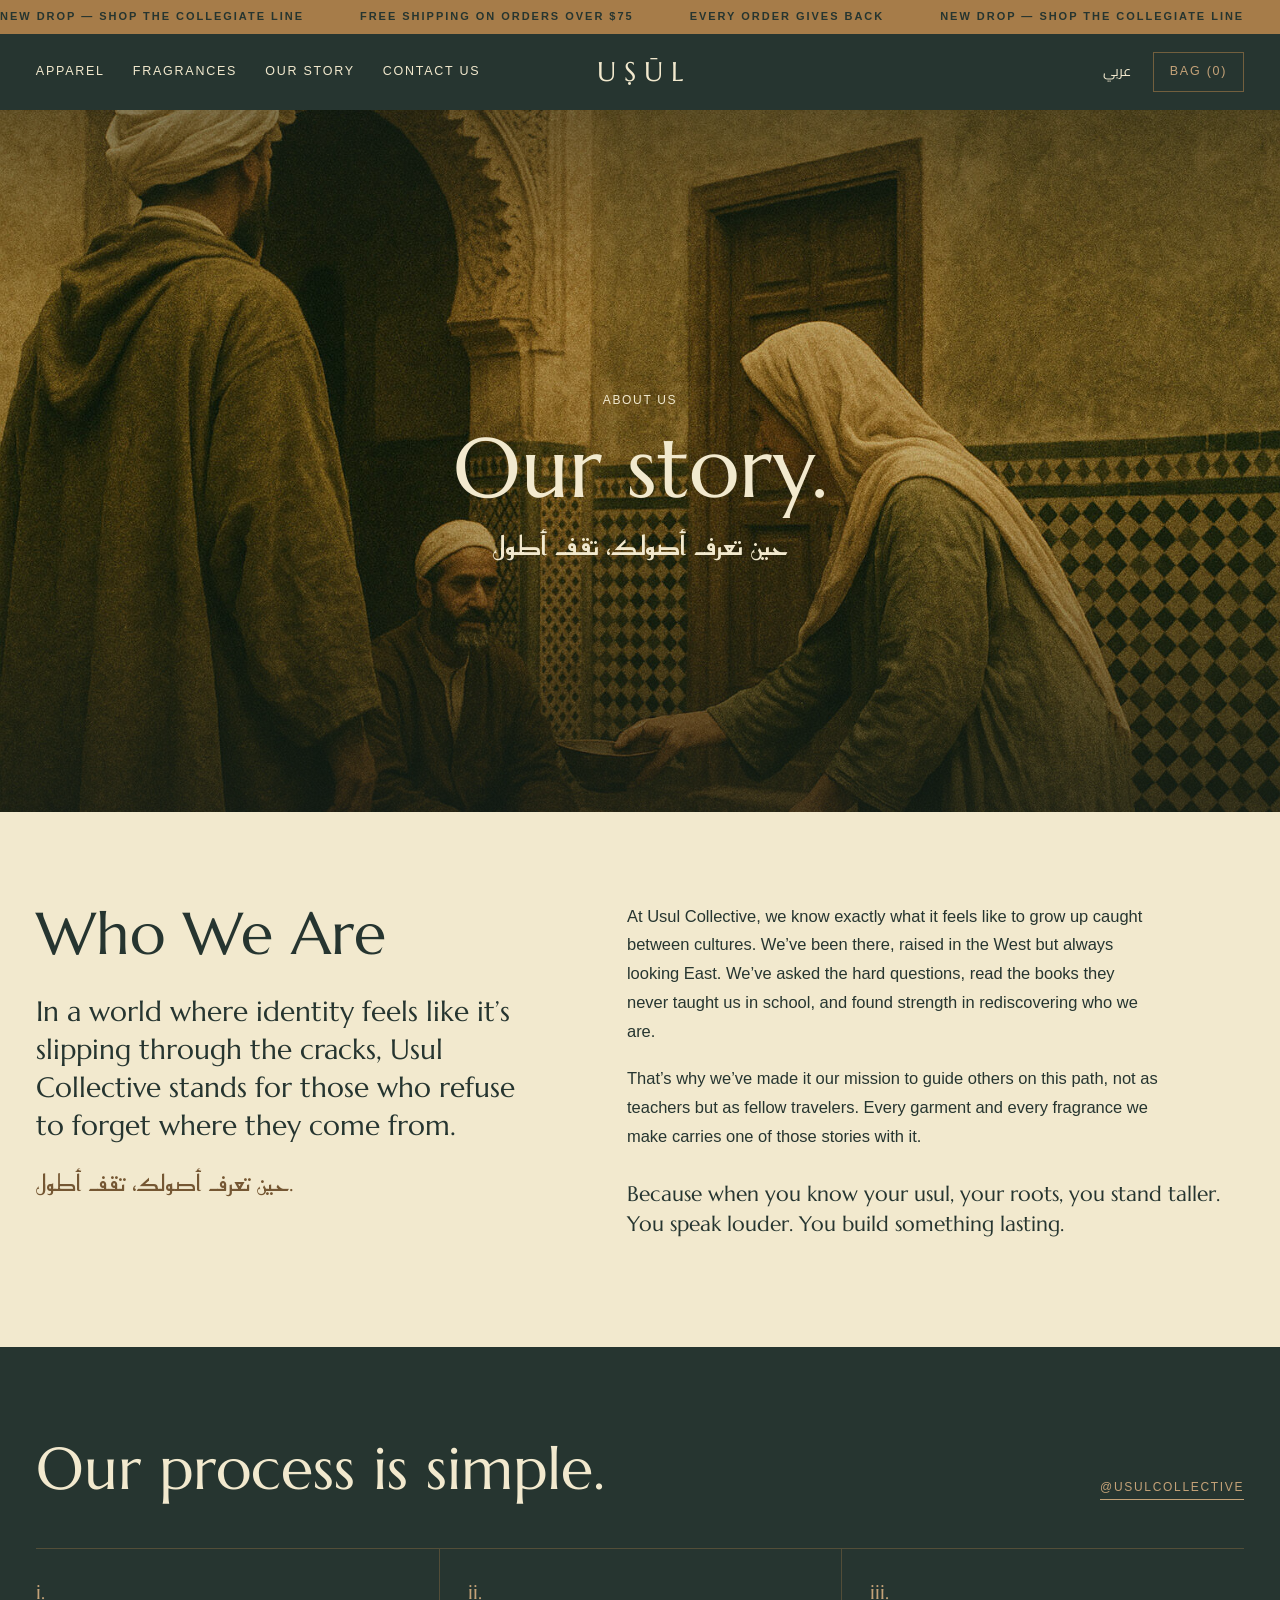
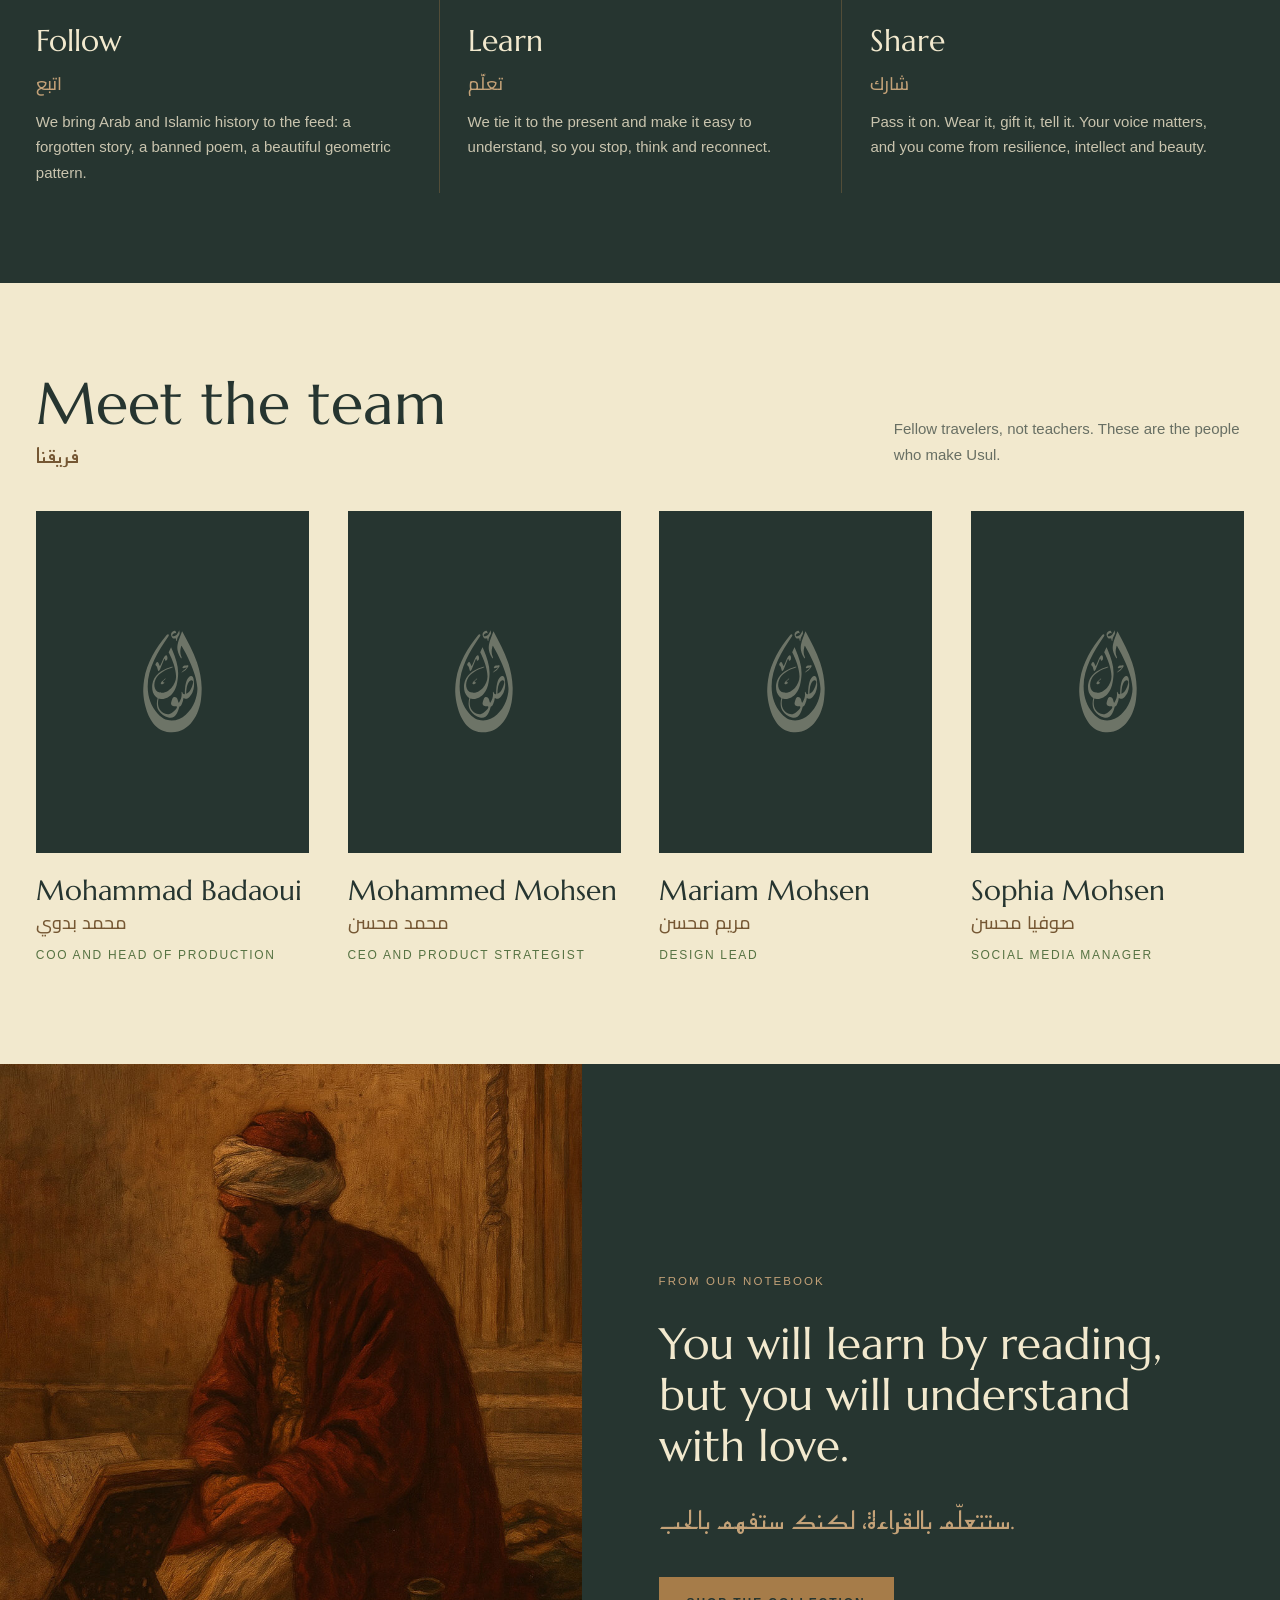
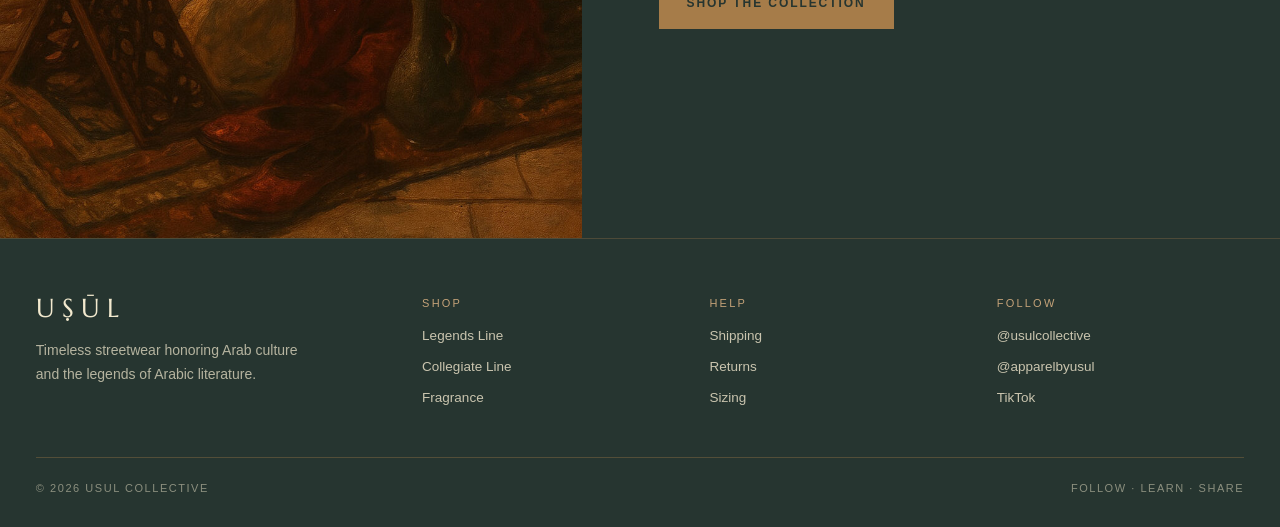
==== commit 9e47ebbd: "Fragrances menu opens the collection page The menu, home page tiles, View all and the All products p" ====
--- a/about.html
+++ b/about.html
@@ -41,7 +41,7 @@
   <div class="header__row">
     <nav class="nav caps" aria-label="Primary">
       <a href="index.html#apparel" data-ar="الأزياء">Apparel</a>
-      <a href="fragrances-scroll.html" data-ar="العطور">Fragrances</a>
+      <a href="fragrances.html" data-ar="العطور">Fragrances</a>
       <a href="about.html" data-ar="قصتنا">Our story</a>
       <a href="#contact" data-ar="تواصل معنا">Contact us</a>
     </nav>
@@ -54,7 +54,7 @@
   </div>
   <nav class="mobile-nav caps" id="mobile-nav" aria-label="Mobile">
     <a href="index.html#apparel"><span>Apparel</span><span class="ar">الأزياء</span></a>
-    <a href="fragrances-scroll.html"><span>Fragrances</span><span class="ar">العطور</span></a>
+    <a href="fragrances.html"><span>Fragrances</span><span class="ar">العطور</span></a>
     <a href="about.html"><span>Our story</span><span class="ar">قصتنا</span></a>
     <a href="#contact"><span>Contact us</span><span class="ar">تواصل معنا</span></a>
   </nav>
@@ -145,7 +145,7 @@
       <a class="brand" href="index.html" aria-label="UṢŪL home"><span class="wordmark">U<span class="dot">S</span>ŪL</span></a>
       <p data-ar="أزياء خالدة تكرّم الثقافة العربية وأعلام الأدب العربي.">Timeless streetwear honoring Arab culture and the legends of Arabic literature.</p>
     </div>
-    <div><h4 class="caps" data-ar="تسوّق">Shop</h4><ul><li><a href="index.html#apparel" data-ar="خط الأعلام">Legends Line</a></li><li><a href="index.html#apparel" data-ar="خط الجامعات">Collegiate Line</a></li><li><a href="fragrances-scroll.html" data-ar="العطور">Fragrance</a></li></ul></div>
+    <div><h4 class="caps" data-ar="تسوّق">Shop</h4><ul><li><a href="index.html#apparel" data-ar="خط الأعلام">Legends Line</a></li><li><a href="index.html#apparel" data-ar="خط الجامعات">Collegiate Line</a></li><li><a href="fragrances.html" data-ar="العطور">Fragrance</a></li></ul></div>
     <div><h4 class="caps" data-ar="المساعدة">Help</h4><ul><li><a href="https://usulapparel.com/policies/shipping-policy" data-ar="الشحن">Shipping</a></li><li><a href="https://usulapparel.com/policies/refund-policy" data-ar="الإرجاع">Returns</a></li><li><a href="product.html#specs" data-ar="المقاسات">Sizing</a></li></ul></div>
     <div><h4 class="caps" data-ar="تابعنا">Follow</h4><ul><li><a href="https://www.instagram.com/usulcollective/" rel="noopener" dir="ltr">@usulcollective</a></li><li><a href="https://www.instagram.com/apparelbyusul/" rel="noopener" dir="ltr">@apparelbyusul</a></li><li><a href="https://www.tiktok.com/@usul.collective" rel="noopener" data-ar="تيك توك">TikTok</a></li></ul></div>
   </div>
--- a/css/styles.css
+++ b/css/styles.css
@@ -57,6 +57,8 @@
 [hidden] { display: none !important; }
 .visually-hidden { position: absolute !important; width: 1px; height: 1px; overflow: hidden; clip: rect(0 0 0 0); white-space: nowrap; }
 .ar { font-family: var(--kufi); direction: rtl; unicode-bidi: isolate; letter-spacing: 0 !important; text-transform: none !important; }
+/* Reem Kufi is a display face and gets hard to read small, so Arabic sub-lines of 18px and under are set in Cairo. */
+.tile__name .ar, .section-head h2 .ar, .step h3 .ar, .chapter .ar, .mobile-nav a .ar, .frag-jump .ar, .notes dd .ar, .member__name .ar { font-family: var(--arabic); font-weight: 500; }
 h1, h2, h3 { text-wrap: balance; }
 
 /* Dark surfaces switch clay text to its lighter shade; cream surfaces nested inside them switch back. */
@@ -75,6 +77,10 @@
   padding-bottom: 3px; border-bottom: 1px solid currentColor; transition: color .2s, opacity .2s;
 }
 .link:hover { opacity: .65; }
+
+/* Small text controls get a larger invisible touch area (about 44px tall) without moving anything. */
+.link, .lang-toggle, .bag-btn, .footer .brand { position: relative; }
+.link::after, .lang-toggle::after, .bag-btn::after { content: ""; position: absolute; inset: -12px -8px; }
 
 /* The UṢŪL wordmark */
 .brand { display: inline-flex; align-items: center; line-height: 1; }
@@ -100,7 +106,7 @@
 .header .brand { justify-self: center; }
 .nav, .utility { display: flex; align-items: center; gap: 28px; font-size: 12.5px; }
 .utility { justify-content: flex-end; gap: 22px; }
-.nav a, .utility a, .utility button { transition: color .2s; }
+.nav a, .utility a, .utility button { transition: color .2s; white-space: nowrap; }
 .nav a:hover, .utility a:hover, .utility button:hover { color: var(--clay-text); }
 .bag-btn { border: 1px solid rgba(166, 124, 73, .6); color: var(--clay-text); padding: 9px 16px; white-space: nowrap; }
 .utility .bag-btn:hover { background: var(--clay); color: var(--pine); }
@@ -449,7 +455,10 @@
 
 /* ---------- Responsive ---------- */
 @media (max-width: 1080px) {
-  .products, .pairs { grid-template-columns: repeat(2, minmax(0, 1fr)); }
+  /* Four menu links no longer fit beside the centred wordmark, so the menu button takes over here. */
+  .nav { display: none; }
+  .menu-toggle { display: block; box-sizing: content-box; border: solid transparent; border-width: 15px 10px; margin: -15px -10px; } /* the border is touch area only */
+  .shop-grid { grid-template-columns: repeat(3, minmax(0, 1fr)); }
   .chapters { grid-template-columns: 1fr 1fr; }
   .chapter:nth-child(3) { padding-inline-start: 0; border-inline-start: 0; }
   .footer__grid { grid-template-columns: 1fr 1fr; }
@@ -457,8 +466,8 @@
   .reviews { grid-template-columns: 1fr; }
 }
 @media (max-width: 820px) {
-  .nav, .utility .hide-sm { display: none; }
-  .menu-toggle { display: block; }
+  .utility .hide-sm { display: none; }
+  .products, .pairs, .shop-grid { grid-template-columns: repeat(2, minmax(0, 1fr)); }
   .header__row { min-height: 60px; gap: 12px; }
   .wordmark { font-size: 22px; }
   .bag-btn { border: 0; padding: 0; }
@@ -478,12 +487,13 @@
 
   /* Product page, as in the mobile frame of the design */
   .gallery { position: static; display: flex; flex-direction: column-reverse; padding: 0; gap: 0; }
-  .gallery__main { height: 470px; min-height: 0; }
+  .gallery__main { height: min(470px, 40vh); height: min(470px, 40svh); min-height: 0; } /* short enough that the title and price show on the first screen */
   .gallery__thumbs { flex-direction: row; overflow-x: auto; padding: 10px var(--gutter) 14px; gap: 10px; }
   .gallery__thumbs button { flex: 0 0 74px; height: 88px; }
   .badge { font-size: 9px; top: 14px; inset-inline-start: 14px; padding: 6px 10px; }
   .shot-label { display: none; }
-  .buybox { min-height: 0; padding: 26px var(--gutter) 30px; }
+  .buybox { min-height: 0; padding: 20px var(--gutter) 30px; }
+  .crumbs { margin-bottom: 14px; }
   .pdp__ar { font-size: 18px; margin-bottom: 6px; }
   .pdp__title { font-size: 40px; margin-bottom: 10px; }
   .pdp__desc { font-size: 15px; margin-bottom: 26px; }
@@ -493,6 +503,9 @@
   .pairs { display: flex; overflow-x: auto; scrollbar-width: none; }
   .pairs::-webkit-scrollbar { display: none; }
   .pairs .tile { flex: none; width: 180px; }
+  .footer ul { gap: 0; }
+  .footer li a { display: inline-block; padding: 11px 0; }
+  .footer h4 { margin-bottom: 4px; }
   .sticky-add { position: sticky; bottom: 0; z-index: 20; display: flex; align-items: center; gap: 12px; padding: 12px var(--gutter); background: rgba(38, 53, 48, .96); border-top: 1px solid rgba(166, 124, 73, .4); color: var(--cream); }
   .sticky-add { transition: transform .25s ease, visibility .25s; }
   .sticky-add.is-off { transform: translateY(100%); visibility: hidden; } /* set by main.js until the main button scrolls away */
